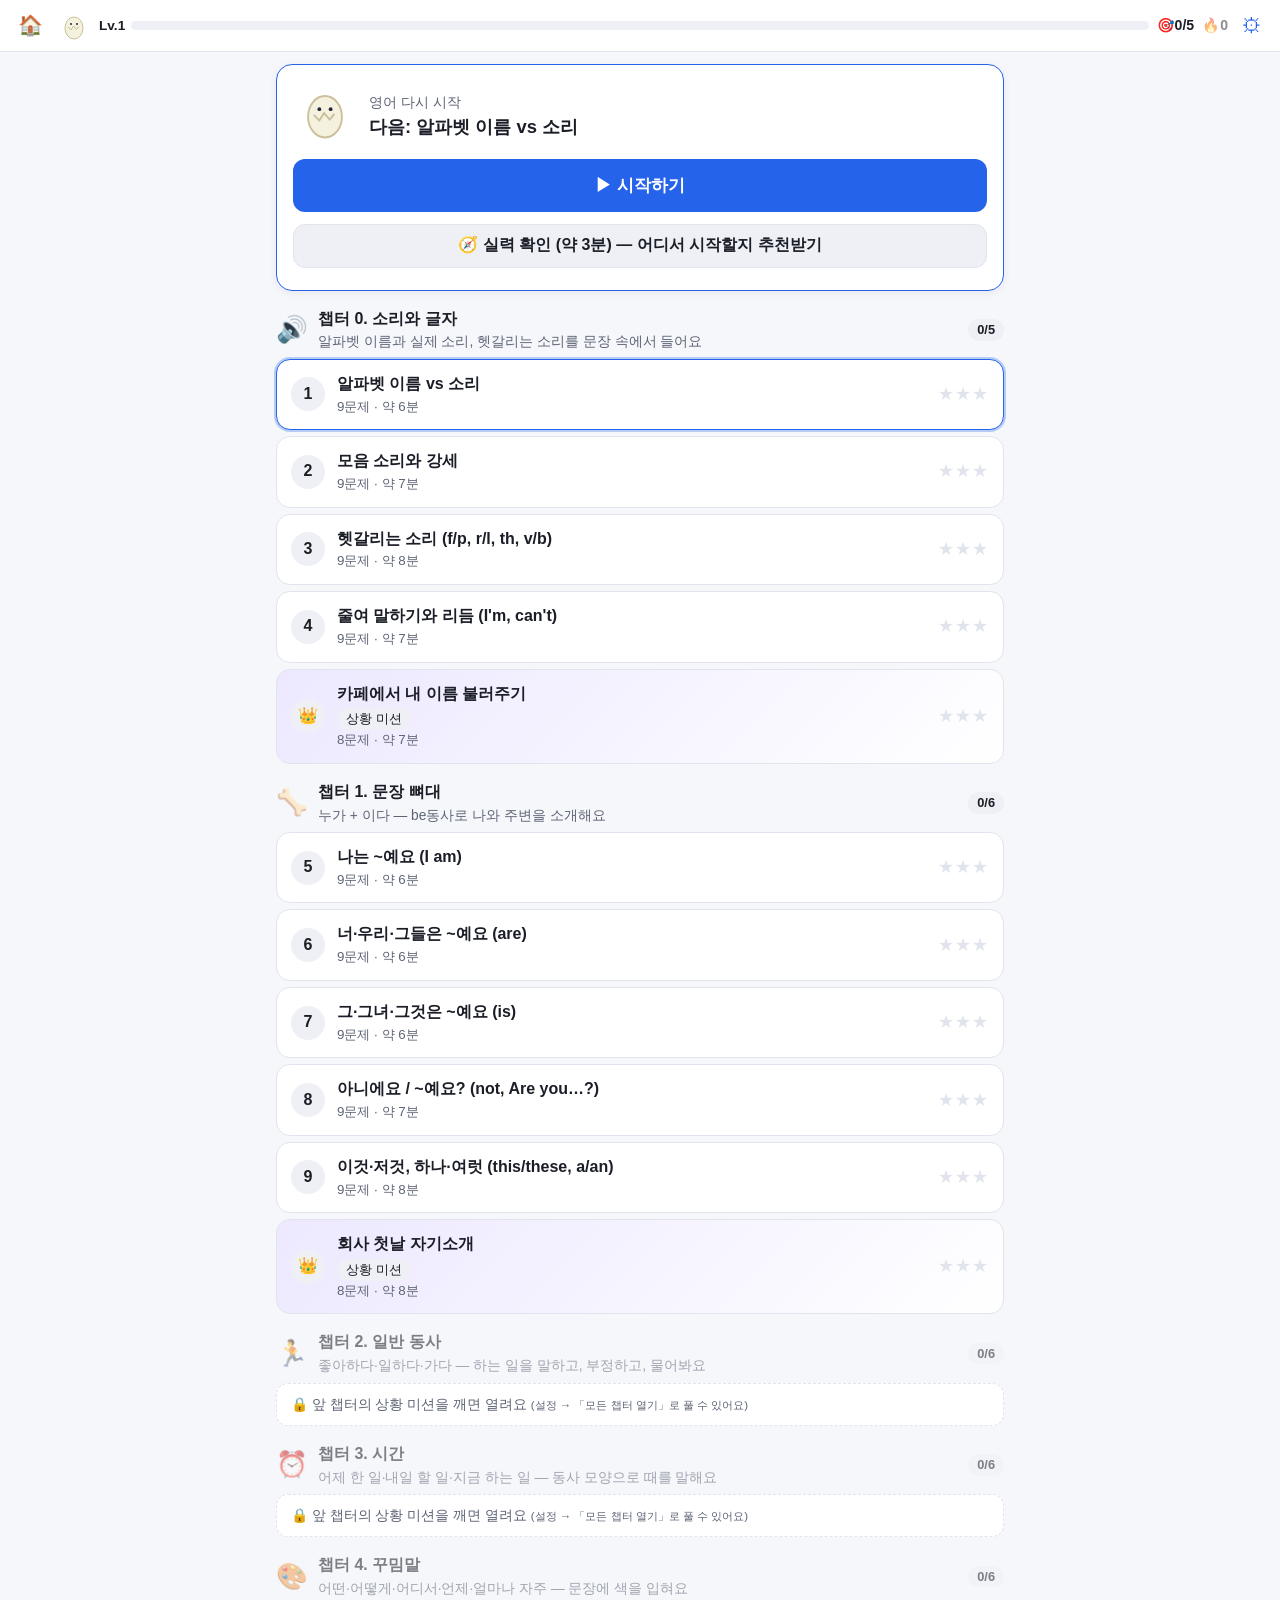
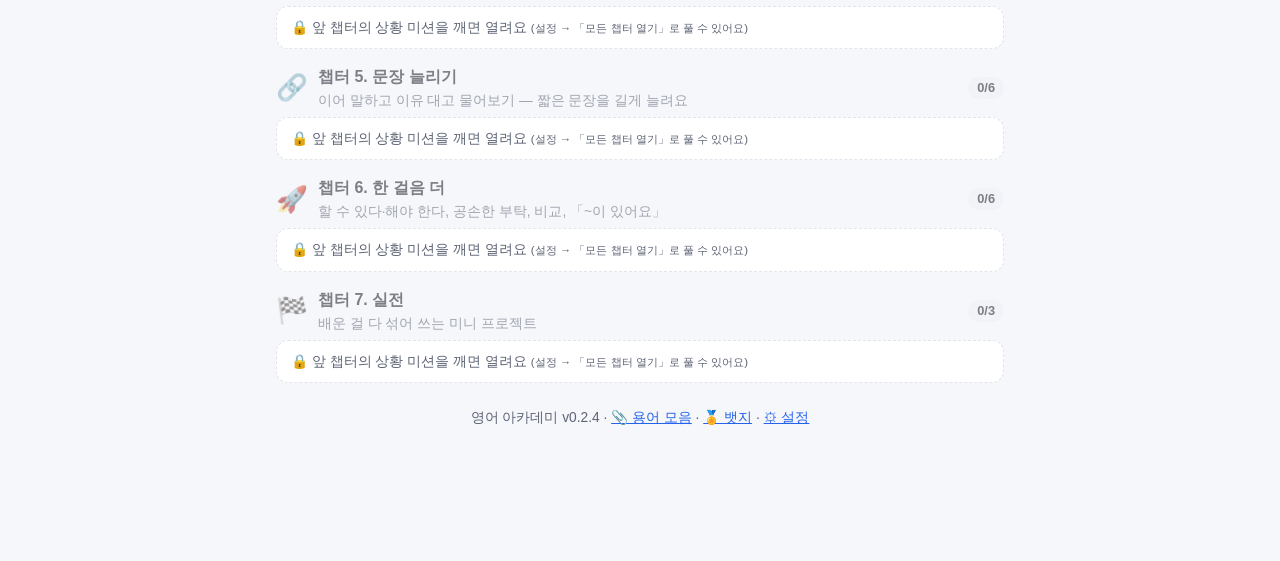
==== courses/basic/index.html @ 862b4700 "wip: v0.3.0 작업 중 (새 코스 5개·덱 8개·기능·채점기 보강·QA 진행 중) — 배포 전 백업 Co-Authored-By: Claude Opus 5.5 <noreply" ====
<!DOCTYPE html>
<html lang="ko">
<head>
<meta charset="UTF-8">
<meta name="viewport" content="width=device-width, initial-scale=1, viewport-fit=cover">
<meta name="theme-color" content="#14161c">
<title>영어 다시 시작 — 영어 아카데미</title>
<link rel="stylesheet" href="../../core/ui.css?v=0.2.4">
<link rel="manifest" href="../../manifest.webmanifest">
<link rel="apple-touch-icon" href="../../assets/icon.svg">
<link rel="icon" href="data:image/svg+xml,<svg xmlns=%22http://www.w3.org/2000/svg%22 viewBox=%220 0 100 100%22><text y=%22.9em%22 font-size=%2290%22>🦉</text></svg>">
</head>
<body>
<div id="topbar"></div>
<div id="view"></div>
<div id="toasts"></div>
<canvas id="confetti"></canvas>
<!-- 로드 순서를 바꾸지 말 것 (HANDOFF 2절) -->
<script src="../../core/config.js?v=0.2.4"></script>
<script src="../../core/util.js?v=0.2.4"></script>
<script src="../../shared/contractions.js?v=0.2.4"></script>
<script src="../../shared/mistakes.js?v=0.2.4"></script>
<script src="../../shared/badges.js?v=0.2.4"></script>
<script src="../../core/grader.js?v=0.2.4"></script>
<script src="../../core/content.js?v=0.2.4"></script>
<script src="../../core/storage.js?v=0.2.4"></script>
<script src="../../core/anki.js?v=0.2.4"></script>
<script src="../../core/game.js?v=0.2.4"></script>
<script src="../../core/fx.js?v=0.2.4"></script>
<script src="../../core/speech.js?v=0.2.4"></script>
<script src="../../core/ui.js?v=0.2.4"></script>
<script src="../../core/sync.js?v=0.2.4"></script>
<script src="../../core/cards.js?v=0.2.4"></script>
<script src="../../core/views.js?v=0.2.4"></script>
<script src="../../core/deck.js?v=0.2.4"></script>
<script src="content.js?v=0.2.4"></script>
<!--PARTS-->
<script src="parts/c0.js?v=0.2.4"></script>
<script src="parts/c1.js?v=0.2.4"></script>
<script src="parts/c2.js?v=0.2.4"></script>
<script src="parts/c3.js?v=0.2.4"></script>
<script src="parts/c4.js?v=0.2.4"></script>
<script src="parts/c5.js?v=0.2.4"></script>
<script src="parts/c6.js?v=0.2.4"></script>
<script src="parts/c7.js?v=0.2.4"></script>
<!--/PARTS-->
<script src="../../core/boot.js?v=0.2.4"></script>
</body>
</html>
---- core/ui.css ----
/* core/ui.css — 영어 아카데미 공통 스타일. 색은 토큰으로, 다크/라이트 둘 다. 폰 390px 기준 */
:root{--bg:#f6f7fb;--surface:#fff;--surface2:#eef0f6;--text:#1b1e27;--muted:#5d6475;--border:#e1e4ec;--primary:#2563eb;--good:#16a34a;--bad:#dc2626;--warn:#d97706;--accent:#7c5cff;
  --rS:#2563eb;--rV:#dc2626;--rO:#16a34a;--rC:#16a34a;--rM:#6b7280;--rJ:#b7791f;--rQ:#9333ea;--again:#dc2626;--hard:#d97706;--easy:#0ea5e9;--shadow:0 2px 10px rgba(20,25,40,.06)}
[data-theme=dark]{--bg:#14161c;--surface:#1d2029;--surface2:#272b36;--text:#eef0f5;--muted:#9aa1b2;--border:#2f3441;--primary:#5b9bff;--good:#34d27a;--bad:#ff6b6b;--warn:#f5a623;--accent:#9d86ff;
  --rS:#6aa8ff;--rV:#ff7a7a;--rO:#4ade80;--rC:#4ade80;--rM:#a3abbd;--rJ:#f5c451;--rQ:#c084fc;--again:#ff6b6b;--hard:#f5a623;--easy:#38bdf8;--shadow:none}
[data-font="2"]{font-size:18px}[data-font="3"]{font-size:20px}
*{box-sizing:border-box}html{-webkit-text-size-adjust:100%}
body{margin:0;background:var(--bg);color:var(--text);font-family:-apple-system,"Segoe UI","Malgun Gothic","Apple SD Gothic Neo",sans-serif;line-height:1.55;font-size:16px}
a{color:var(--primary)}h2{margin:.4em 0 .5em;font-size:1.35em}h3{margin:.2em 0 .5em;font-size:1.12em}
.muted{color:var(--muted)}.small{font-size:.86em}.center{text-align:center}.grow{flex:1;min-width:0}
code{background:var(--surface2);padding:1px 6px;border-radius:6px;font-size:.92em}
.page{max-width:760px;margin:0 auto;padding:12px 16px 120px}
.card{background:var(--surface);border:1px solid var(--border);border-radius:16px;padding:16px;margin:0 0 12px;box-shadow:var(--shadow)}
.card-h{font-weight:800;margin-bottom:8px;display:flex;gap:8px;align-items:center;justify-content:space-between}
.chip{display:inline-flex;align-items:center;gap:3px;padding:1px 9px;border-radius:999px;background:var(--surface2);font-size:.8em;font-weight:600;white-space:nowrap}
.btn{min-height:44px;padding:8px 16px;border-radius:12px;border:1px solid var(--border);background:var(--surface2);color:var(--text);font-weight:700;font-size:1em;display:inline-flex;align-items:center;justify-content:center;gap:6px;cursor:pointer;text-decoration:none;font-family:inherit}
.btn:active{transform:scale(.97)}.btn:disabled{opacity:.45;cursor:not-allowed}
.btn.primary{background:var(--primary);border-color:transparent;color:#fff}.btn.big{font-size:1.08em;padding:12px 22px;min-height:52px}.btn.wide{width:100%;margin:6px 0}
.btn.sm{min-height:38px;padding:5px 12px;font-size:.92em}.btn.xs{min-height:32px;padding:3px 10px;font-size:.85em}.btn.danger-out{color:var(--bad);border-color:var(--bad);background:transparent}
.btn small{font-weight:500;opacity:.85}
.pulse{animation:pulse 1.4s infinite}@keyframes pulse{0%,100%{box-shadow:0 0 0 0 rgba(91,155,255,.5)}50%{box-shadow:0 0 0 8px rgba(91,155,255,0)}}
.shake{animation:shake .4s}@keyframes shake{20%,60%{transform:translateX(-6px)}40%,80%{transform:translateX(6px)}}
.row-btns{display:flex;flex-wrap:wrap;gap:8px;justify-content:center;margin-top:10px}

/* 상단바 */
#topbar{position:sticky;top:0;z-index:20;display:flex;align-items:center;gap:8px;padding:8px 12px;background:var(--surface);border-bottom:1px solid var(--border)}
.tb-btn{text-decoration:none;font-size:1.25em;padding:2px 6px}.tb-mascot{display:flex}.tb-xp{flex:1;display:flex;align-items:center;gap:6px;min-width:0}
.tb-lv{font-weight:800;font-size:.85em;white-space:nowrap}.xpbar{flex:1;height:9px;background:var(--surface2);border-radius:9px;overflow:hidden;min-width:40px}.xpfill{height:100%;background:linear-gradient(90deg,var(--primary),var(--accent))}
.tb-goal,.tb-streak{font-size:.88em;font-weight:700;white-space:nowrap}.tb-streak{opacity:.5}.tb-streak.on{opacity:1}

/* 토스트·모달 */
#toasts{position:fixed;left:50%;top:62px;transform:translateX(-50%);z-index:60;display:flex;flex-direction:column;gap:6px;align-items:center;pointer-events:none;width:min(92vw,420px)}
.toast{background:#222a;color:#fff;background:rgba(25,28,38,.94);padding:9px 16px;border-radius:12px;font-size:.95em;transition:opacity .4s,transform .4s;text-align:center}.toast.out{opacity:0;transform:translateY(-10px)}
#modal{position:fixed;inset:0;z-index:50;display:flex;align-items:center;justify-content:center;padding:16px}.modal-bg{position:absolute;inset:0;background:rgba(0,0,0,.45)}
.modal-box{position:relative;background:var(--surface);border-radius:18px;padding:22px 18px;width:min(440px,100%);max-height:88vh;overflow:auto}.modal-box.wide{width:min(680px,100%)}
.modal-x{position:absolute;right:10px;top:8px;border:0;background:none;color:var(--muted);font-size:1.2em;cursor:pointer}
#confetti{position:fixed;inset:0;pointer-events:none;z-index:70}.big-mascot{display:flex;justify-content:center}

/* 문장·성분 색 */
.sent{display:inline-flex;flex-wrap:wrap;gap:4px 6px;align-items:baseline}.chunk{font-weight:700}
.chunk.r-S{color:var(--rS)}.chunk.r-V{color:var(--rV)}.chunk.r-O,.chunk.r-C{color:var(--rO)}.chunk.r-M{color:var(--rM)}.chunk.r-J{color:var(--rJ)}.chunk.r-Q{color:var(--rQ)}
.legend{display:flex;flex-wrap:wrap;gap:4px 10px;align-items:center;margin-top:8px;font-size:.85em}
.say{border:0;background:var(--surface2);border-radius:999px;min-width:36px;height:36px;padding:0 10px;cursor:pointer;font-size:1em;vertical-align:middle;margin-left:4px;color:var(--text);font-family:inherit;font-weight:700}
.say.mini{min-width:28px;height:28px;font-size:.85em;padding:0 6px}.say.big{height:56px;padding:0 22px;font-size:1.15em;background:var(--primary);color:#fff}.say.slow{min-width:36px}
.say.speaking{animation:pulse 1s infinite}

/* 허브 */
.hub-hero img{width:100%;max-width:960px;display:block;margin:0 auto 12px;border-radius:16px}
.hub-stats{display:flex;flex-wrap:wrap;gap:6px 16px;font-size:.95em;margin-top:6px}.hub-stats a{text-decoration:none}
.hub-h{margin:18px 0 8px}.hub-courses{display:grid;grid-template-columns:repeat(auto-fill,minmax(260px,1fr));gap:12px}
.hc{display:block;color:var(--text);text-decoration:none;margin:0}.hc.ready:hover{border-color:var(--hc)}.hc.soon{opacity:.7}
.hc-head{display:flex;align-items:center;gap:8px;font-weight:800;font-size:1.08em}.hc-icon{font-size:1.4em}.hc-icon img{width:40px;height:40px}.hc-name{flex:1}.hc-desc{margin:4px 0 10px;min-height:2.6em}
.hc-body{display:flex;align-items:center;gap:12px}.hc-sub{font-size:.92em}.hc-soon{font-weight:700;color:var(--muted)}.deck-big{font-size:2.4em;width:64px;text-align:center}
.hc-row{display:flex;gap:12px;align-items:center}.hub-foot,.foot{margin:24px 0 12px}
.welcome{border-color:var(--accent)}.welcome h2{font-size:1.15em;margin:0 0 4px}.welcome p{margin:0}

/* 코스 지도 */
.hero-card{border-color:var(--primary)}.hero-title{font-weight:800;font-size:1.15em}
.chap{margin:16px 0}.chap-h{display:flex;align-items:center;gap:10px;margin-bottom:6px}.chap-icon{font-size:1.6em}.chap-icon img{width:36px;height:36px}.chap-t{font-weight:800}
.chap.locked .chap-h{opacity:.55}.lockmsg{padding:10px 14px;background:var(--surface);border:1px dashed var(--border);border-radius:12px}
.lrows{display:flex;flex-direction:column;gap:6px}
.lrow{display:flex;align-items:center;gap:12px;padding:12px 14px;background:var(--surface);border:1px solid var(--border);border-radius:14px;color:var(--text);text-decoration:none}
.lrow.cur{border-color:var(--primary);box-shadow:0 0 0 2px color-mix(in srgb,var(--primary) 30%,transparent)}.lrow.done .lnum{background:var(--good);color:#fff}
.lrow.boss{background:linear-gradient(135deg,color-mix(in srgb,var(--accent) 14%,var(--surface)),var(--surface))}
.lnum{width:34px;height:34px;border-radius:50%;background:var(--surface2);display:flex;align-items:center;justify-content:center;font-weight:800;flex:none}.lboss img{width:34px;height:34px}
.ltitle{flex:1;display:flex;flex-direction:column;font-weight:700;min-width:0}.ltitle small{font-weight:400}
.stars{color:#f5b301;letter-spacing:1px;white-space:nowrap}.stars .off{color:var(--border)}.big-stars{font-size:2em}

/* 레슨 */
.crumb{margin:4px 0 6px;font-size:.92em}.crumb a{text-decoration:none}
.terms{display:flex;flex-wrap:wrap;gap:6px;margin-bottom:8px}.term{background:var(--surface2);border-radius:999px;padding:2px 10px;font-size:.85em;cursor:pointer}
.dots{display:flex;gap:6px;justify-content:center;margin:8px 0}.dot{width:10px;height:10px;border-radius:50%;background:var(--border)}.dot.on{background:var(--primary);width:22px;border-radius:6px}
.lcard{font-size:1.02em}.lhtml p{margin:.5em 0}.lhtml table{border-collapse:collapse;margin:8px 0;width:100%;font-size:.95em}.lhtml td,.lhtml th{border:1px solid var(--border);padding:5px 8px;text-align:left}
.lhtml b{color:var(--primary)}
.examples{display:flex;flex-direction:column;gap:8px;margin-top:12px}.ex{padding:10px 12px;background:var(--surface2);border-radius:12px}.ex-en{font-size:1.12em}.ex-ko{font-size:.92em;margin-top:2px}.ex-note{margin-top:4px}
.tip{margin-top:12px;padding:10px 12px;border-left:4px solid var(--warn);background:color-mix(in srgb,var(--warn) 10%,transparent);border-radius:8px}
.summary li{margin:.3em 0}.pager{display:flex;justify-content:space-between;gap:8px}

/* 문제 */
.play-top{display:flex;align-items:center;gap:10px;margin:4px 0 10px}.pbar{flex:1;height:10px;background:var(--surface2);border-radius:10px;overflow:hidden}.pbar div{height:100%;background:var(--good);transition:width .4s}
.boss-hp{display:flex;align-items:center;gap:8px;margin-bottom:10px}.boss-img img{width:44px;height:44px}.hp{flex:1;height:14px;background:var(--surface2);border-radius:8px;overflow:hidden}.hp div{height:100%;background:linear-gradient(90deg,#ef4444,#f97316)}
.prob.is-boss{border-color:var(--accent)}.phead{display:flex;gap:6px;margin-bottom:6px;flex-wrap:wrap}.ptype{background:color-mix(in srgb,var(--primary) 15%,transparent);color:var(--primary)}
.prompt{margin-bottom:8px}.ko{margin:6px 0 10px;padding:8px 12px;background:var(--surface2);border-radius:10px}
.widget{margin:10px 0}.widget.locked{pointer-events:none}
.q-sent{font-size:1.15em;margin:6px 0 12px}.wrong-sent .sent{text-decoration:wavy underline var(--bad)}
.listen-big{display:flex;justify-content:center;gap:10px;margin:10px 0 16px}
.opts{display:grid;gap:8px}.opt{display:flex;align-items:center;justify-content:space-between;gap:8px;text-align:left;padding:12px 14px;border:2px solid var(--border);border-radius:12px;background:var(--surface);color:var(--text);font-size:1.02em;cursor:pointer;min-height:52px;font-family:inherit}
.opt.sel{border-color:var(--primary)}.opt.good{border-color:var(--good);background:color-mix(in srgb,var(--good) 12%,transparent)}.opt.bad{border-color:var(--bad);background:color-mix(in srgb,var(--bad) 10%,transparent)}
.match{display:grid;grid-template-columns:1fr 1fr;gap:10px}.mcol{display:flex;flex-direction:column;gap:8px}
.mitem{padding:10px;border:2px solid var(--border);border-radius:12px;background:var(--surface);color:var(--text);min-height:50px;font-size:.98em;cursor:pointer;font-family:inherit}.mitem.en{font-weight:700}
.mitem.sel{border-color:var(--primary)}.mitem.done{border-color:var(--good);opacity:.45}
.line{min-height:62px;display:flex;flex-wrap:wrap;gap:8px;align-items:center;padding:10px;border:2px dashed var(--border);border-radius:14px;margin-bottom:12px}
.pool{display:flex;flex-wrap:wrap;gap:8px;justify-content:center}
.card-w{padding:10px 14px;border-radius:12px;border:2px solid var(--border);background:var(--surface);color:var(--text);font-weight:700;font-size:1.05em;cursor:pointer;min-height:46px;font-family:inherit;box-shadow:0 2px 0 var(--border)}
.card-w.ghost{opacity:.25;cursor:default;box-shadow:none}
.card-w.r-S{border-color:var(--rS);color:var(--rS)}.card-w.r-V{border-color:var(--rV);color:var(--rV)}.card-w.r-O,.card-w.r-C{border-color:var(--rO);color:var(--rO)}.card-w.r-M{border-color:var(--rM);color:var(--rM)}.card-w.r-J{border-color:var(--rJ);color:var(--rJ)}.card-w.r-Q{border-color:var(--rQ);color:var(--rQ)}
.slot{padding:8px 12px;border-radius:12px;border:2px dashed var(--border);color:var(--muted);font-size:.85em;min-width:64px;text-align:center;min-height:46px;display:inline-flex;align-items:center;justify-content:center}
.slot.r-S{border-color:var(--rS)}.slot.r-V{border-color:var(--rV)}.slot.r-O,.slot.r-C{border-color:var(--rO)}.slot.r-M{border-color:var(--rM)}.slot.r-J{border-color:var(--rJ)}.slot.r-Q{border-color:var(--rQ)}
.board-tools{text-align:right;margin-top:8px}
.fill-sent{font-size:1.15em;line-height:2.4}.blank{font-size:1em;padding:6px 8px;border:2px solid var(--border);border-radius:10px;background:var(--surface);color:var(--text);font-family:inherit;margin:0 3px}
.blank.good{border-color:var(--good)}.blank.bad{border-color:var(--bad)}
.sent-in,.search{width:100%;font-size:1.08em;padding:12px;border:2px solid var(--border);border-radius:12px;background:var(--surface);color:var(--text);font-family:inherit;resize:vertical}
.sent-in:focus,.search:focus,.blank:focus{outline:none;border-color:var(--primary)}
.mic-row{text-align:center;margin:12px 0}.mic.rec{background:var(--bad)}.heard{margin-top:8px}
.meter{height:10px;background:var(--surface2);border-radius:8px;overflow:hidden;margin:6px 0 2px}.meter div{height:100%;background:var(--good)}
.rec-play{display:flex;gap:8px;align-items:center;flex-wrap:wrap}.rec-play audio{max-width:100%}.self{margin-top:8px;display:flex;gap:8px;flex-wrap:wrap}
.warn{color:var(--warn);font-weight:600}
.feedback .fb{margin-top:10px;padding:12px 14px;border-radius:12px}.fb.good{background:color-mix(in srgb,var(--good) 12%,transparent);border:1px solid color-mix(in srgb,var(--good) 40%,transparent)}
.fb.bad{background:color-mix(in srgb,var(--bad) 9%,transparent);border:1px solid color-mix(in srgb,var(--bad) 35%,transparent)}.fb-h{font-weight:800;margin-bottom:4px}.fb-best{font-size:1.1em;margin:4px 0}
.diffline{font-size:1.08em;margin:4px 0}.w-ok{color:var(--good);font-weight:700}.w-bad{color:var(--bad);text-decoration:line-through;font-weight:700}.w-miss{color:var(--bad);font-weight:700;border-bottom:2px dotted var(--bad)}
.why{margin-top:6px;font-size:.95em}.hint{margin-top:6px;padding:8px 12px;background:color-mix(in srgb,var(--warn) 12%,transparent);border-radius:10px;font-size:.95em}
.actions{position:fixed;left:0;right:0;bottom:0;z-index:15;display:flex;gap:8px;justify-content:center;align-items:center;flex-wrap:wrap;padding:10px 16px calc(10px + env(safe-area-inset-bottom));background:var(--surface);border-top:1px solid var(--border)}
.actions .btn.big{flex:1;max-width:300px}
.done-card h2{font-size:1.5em}

/* 문장 덱 (Anki) */
.anki-counts{font-weight:800;font-size:1.3em;display:flex;gap:12px}.anki-counts.sm{font-size:1em}.cn-n{color:var(--primary)}.cn-l{color:var(--bad)}.cn-r{color:var(--good)}
.anki-counts .u{text-decoration:underline}.chip.cn-n,.chip.cn-l,.chip.cn-r{background:var(--surface2)}
.deck-row{display:flex;gap:10px;align-items:center;padding:10px 0;border-top:1px solid var(--border);cursor:pointer}.deck-row:first-of-type{border-top:0}.deck-row input{width:22px;height:22px}
.statgrid{display:grid;grid-template-columns:repeat(4,1fr);gap:6px;text-align:center}.statgrid div{background:var(--surface2);border-radius:10px;padding:8px 4px;display:flex;flex-direction:column}.statgrid b{font-size:1.2em}
.fc{display:flex;gap:6px;align-items:flex-end;height:110px;margin-top:6px}.fc-col{flex:1;display:flex;flex-direction:column;align-items:center;justify-content:flex-end;font-size:.8em}.fc-bar{width:70%;background:var(--good);border-radius:4px 4px 0 0;min-height:2px}
.scard{min-height:260px;text-align:center;font-size:1.05em}.sc-kind{color:var(--muted);font-size:.9em;margin-bottom:10px}.sc-ko{font-size:1.35em;font-weight:800;margin:14px 0}
.sc-en{font-size:1.35em}.sc-ko2{margin:6px 0;color:var(--muted)}.sc-back{display:flex;flex-direction:column;gap:6px;align-items:center}.scard hr{border:0;border-top:1px solid var(--border);margin:16px 0}
.peek{margin-top:10px;font-size:1.2em}
.grades{display:grid;grid-template-columns:repeat(4,1fr);gap:6px;width:100%;max-width:520px}.grade{flex-direction:column;gap:0;min-height:58px;padding:4px}.grade small{font-size:.75em}
.grade.again{color:var(--again)}.grade.hard{color:var(--hard)}.grade.good{color:var(--good)}.grade.easy{color:var(--easy)}
.brows{display:flex;flex-direction:column}.brow{display:flex;gap:10px;align-items:center;padding:10px 0;border-bottom:1px solid var(--border)}.bst{display:flex;gap:4px;align-items:center;flex:none}
.search{margin:6px 0 10px}

/* 뱃지·설정 */
.badges{display:grid;grid-template-columns:repeat(auto-fill,minmax(150px,1fr));gap:10px}.badge{background:var(--surface);border:1px solid var(--border);border-radius:14px;padding:12px;display:flex;flex-direction:column;align-items:center;text-align:center;gap:2px}
.badge.no{opacity:.4;filter:grayscale(1)}.b-icon{font-size:2em}.b-icon img{width:56px;height:56px}
.set-row{display:flex;align-items:center;justify-content:space-between;gap:10px;flex-wrap:wrap;padding:8px 0;border-top:1px solid var(--border)}.set-row:first-of-type{border-top:0}
.set-row select{max-width:100%;padding:8px;border-radius:10px;border:1px solid var(--border);background:var(--surface);color:var(--text);font-size:.92em}
.seg{display:inline-flex;border:1px solid var(--border);border-radius:10px;overflow:hidden;flex-wrap:wrap}.seg button{border:0;background:var(--surface);color:var(--text);padding:8px 12px;cursor:pointer;font-family:inherit;font-size:.9em}.seg button.on{background:var(--primary);color:#fff;font-weight:700}
.tog{display:flex;gap:8px;align-items:center;padding:8px 0;border-top:1px solid var(--border)}.tog input{width:20px;height:20px}
.aimg-wrap{display:inline-flex}img.aimg{display:block}
@media (max-width:420px){.page{padding:10px 12px 120px}.statgrid{grid-template-columns:repeat(2,1fr)}.btn.big{padding:12px 14px}.tb-goal{display:none}}

.pl-res{display:flex;flex-direction:column;gap:6px;margin:10px 0;text-align:left}.pl-row{display:flex;justify-content:space-between;gap:8px;padding:8px 12px;border-radius:10px;background:var(--surface2)}.pl-row.rec{outline:2px solid var(--primary)}.pl-row b{color:var(--good);letter-spacing:2px}
.ltitle .chip{align-self:flex-start;margin-top:2px}
.say.slow.speaking::after{content:attr(data-part);font-size:.7em;margin-left:4px}

/* v0.3.0 낱말 누르기·학습 달력·오늘의 문장·타임어택 */
.w{cursor:pointer;border-radius:4px;transition:background .2s}.w:hover{background:color-mix(in srgb,var(--primary) 12%,transparent)}.w.tap{background:color-mix(in srgb,var(--primary) 30%,transparent)}
.heat{display:flex;gap:3px;overflow-x:auto;padding:4px 0}.hm-col{display:flex;flex-direction:column;gap:3px}.hm{display:inline-block;width:13px;height:13px;border-radius:3px;background:var(--surface2)}
.hm.l1{background:color-mix(in srgb,var(--good) 35%,var(--surface2))}.hm.l2{background:color-mix(in srgb,var(--good) 60%,var(--surface2))}.hm.l3{background:color-mix(in srgb,var(--good) 80%,var(--surface2))}.hm.l4{background:var(--good)}.hm.lf{opacity:0}
.hm-legend{display:flex;gap:3px;align-items:center;justify-content:flex-end;margin-top:4px}
.daily .d-en{font-size:1.2em;margin:6px 0}.daily .d-ko{margin-bottom:6px}
.attack-top{display:flex;align-items:center;gap:10px;margin-bottom:10px}.attack-time{font-weight:800;font-size:1.3em;min-width:52px}.attack-bar{flex:1;height:10px;background:var(--surface2);border-radius:8px;overflow:hidden}.attack-bar div{height:100%;background:var(--warn);transition:width 1s linear}
.attack-score{font-weight:800;font-size:1.3em}.attack-q{text-align:center;font-size:1.2em;min-height:80px;display:flex;flex-direction:column;align-items:center;justify-content:center;gap:8px}
.big-score{font-size:3em;font-weight:900;color:var(--primary)}
.terms-list{display:flex;flex-direction:column}.term-row{padding:10px 0;border-bottom:1px solid var(--border)}.term-row b{color:var(--primary)}
.undo-row{display:flex;justify-content:center;margin-top:-4px;margin-bottom:8px}
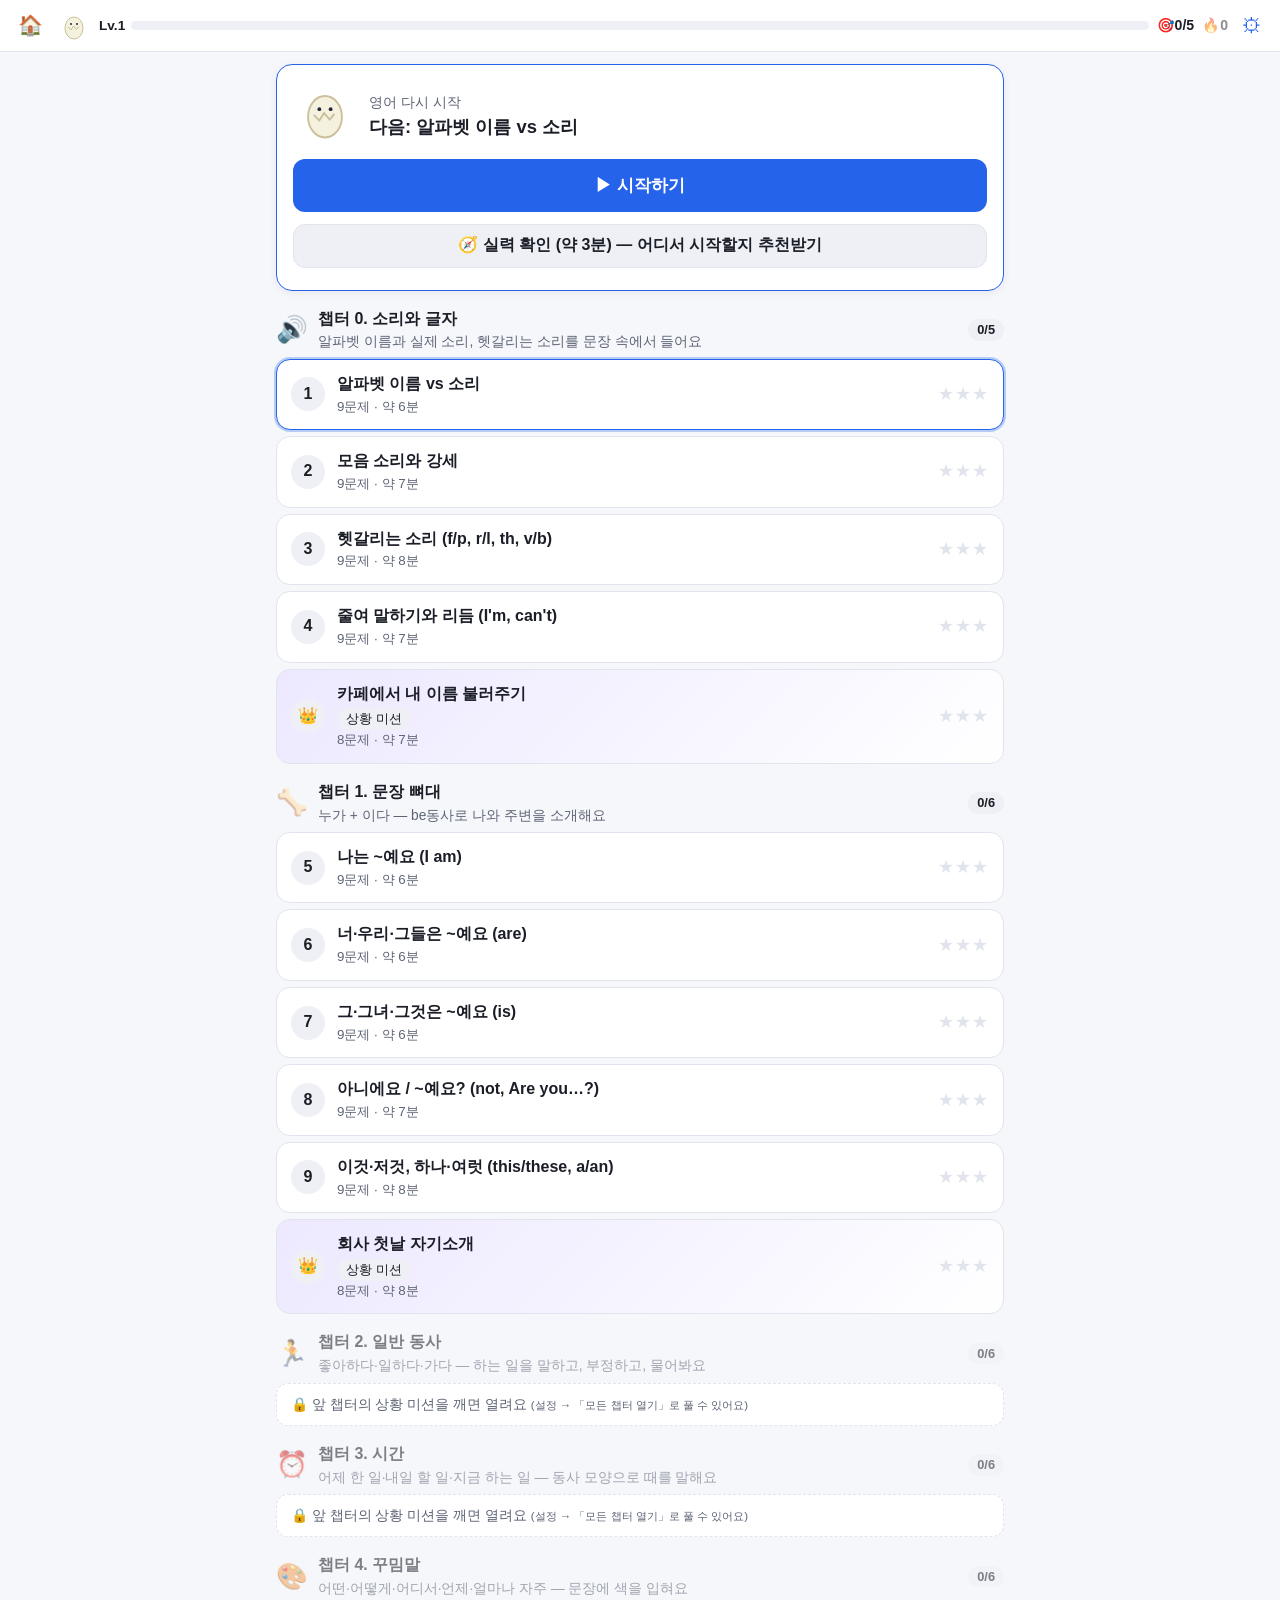
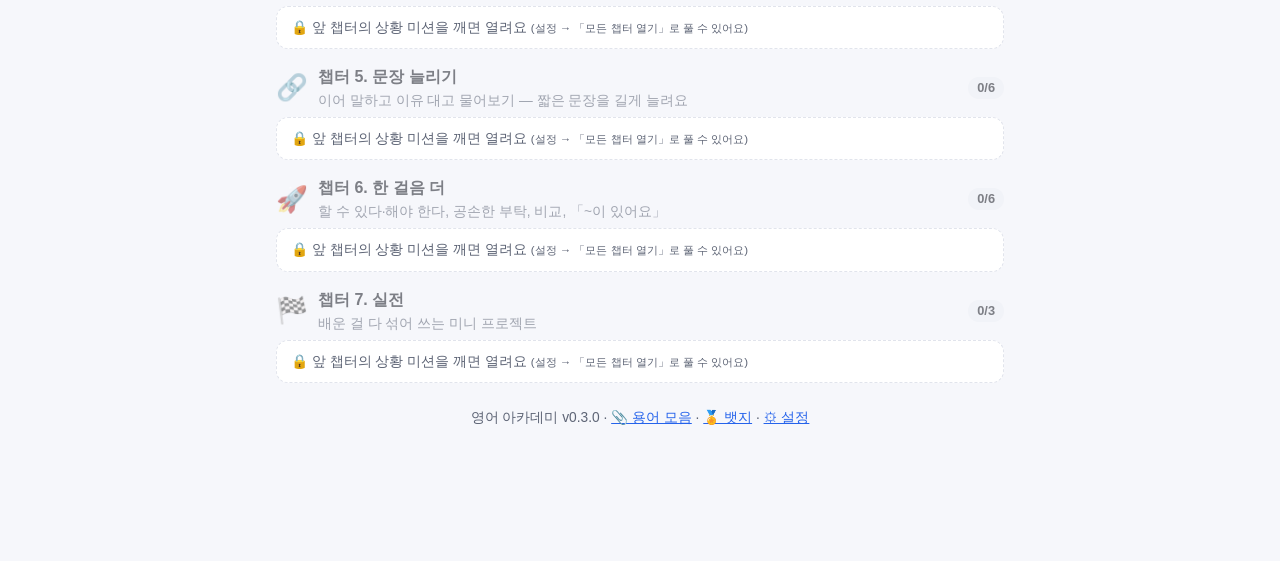
==== commit 16edb2b0: "wip: v0.3.0 최종 검사 대기 (배포 전 백업) Co-Authored-By: Claude Opus 5.5 <noreply@anthropic.com> Claude-Sessio" ====
--- a/courses/basic/index.html
+++ b/courses/basic/index.html
@@ -5,7 +5,7 @@
 <meta name="viewport" content="width=device-width, initial-scale=1, viewport-fit=cover">
 <meta name="theme-color" content="#14161c">
 <title>영어 다시 시작 — 영어 아카데미</title>
-<link rel="stylesheet" href="../../core/ui.css?v=0.2.4">
+<link rel="stylesheet" href="../../core/ui.css?v=0.3.0">
 <link rel="manifest" href="../../manifest.webmanifest">
 <link rel="apple-touch-icon" href="../../assets/icon.svg">
 <link rel="icon" href="data:image/svg+xml,<svg xmlns=%22http://www.w3.org/2000/svg%22 viewBox=%220 0 100 100%22><text y=%22.9em%22 font-size=%2290%22>🦉</text></svg>">
@@ -16,34 +16,34 @@
 <div id="toasts"></div>
 <canvas id="confetti"></canvas>
 <!-- 로드 순서를 바꾸지 말 것 (HANDOFF 2절) -->
-<script src="../../core/config.js?v=0.2.4"></script>
-<script src="../../core/util.js?v=0.2.4"></script>
-<script src="../../shared/contractions.js?v=0.2.4"></script>
-<script src="../../shared/mistakes.js?v=0.2.4"></script>
-<script src="../../shared/badges.js?v=0.2.4"></script>
-<script src="../../core/grader.js?v=0.2.4"></script>
-<script src="../../core/content.js?v=0.2.4"></script>
-<script src="../../core/storage.js?v=0.2.4"></script>
-<script src="../../core/anki.js?v=0.2.4"></script>
-<script src="../../core/game.js?v=0.2.4"></script>
-<script src="../../core/fx.js?v=0.2.4"></script>
-<script src="../../core/speech.js?v=0.2.4"></script>
-<script src="../../core/ui.js?v=0.2.4"></script>
-<script src="../../core/sync.js?v=0.2.4"></script>
-<script src="../../core/cards.js?v=0.2.4"></script>
-<script src="../../core/views.js?v=0.2.4"></script>
-<script src="../../core/deck.js?v=0.2.4"></script>
-<script src="content.js?v=0.2.4"></script>
+<script src="../../core/config.js?v=0.3.0"></script>
+<script src="../../core/util.js?v=0.3.0"></script>
+<script src="../../shared/contractions.js?v=0.3.0"></script>
+<script src="../../shared/mistakes.js?v=0.3.0"></script>
+<script src="../../shared/badges.js?v=0.3.0"></script>
+<script src="../../core/grader.js?v=0.3.0"></script>
+<script src="../../core/content.js?v=0.3.0"></script>
+<script src="../../core/storage.js?v=0.3.0"></script>
+<script src="../../core/anki.js?v=0.3.0"></script>
+<script src="../../core/game.js?v=0.3.0"></script>
+<script src="../../core/fx.js?v=0.3.0"></script>
+<script src="../../core/speech.js?v=0.3.0"></script>
+<script src="../../core/ui.js?v=0.3.0"></script>
+<script src="../../core/sync.js?v=0.3.0"></script>
+<script src="../../core/cards.js?v=0.3.0"></script>
+<script src="../../core/views.js?v=0.3.0"></script>
+<script src="../../core/deck.js?v=0.3.0"></script>
+<script src="content.js?v=0.3.0"></script>
 <!--PARTS-->
-<script src="parts/c0.js?v=0.2.4"></script>
-<script src="parts/c1.js?v=0.2.4"></script>
-<script src="parts/c2.js?v=0.2.4"></script>
-<script src="parts/c3.js?v=0.2.4"></script>
-<script src="parts/c4.js?v=0.2.4"></script>
-<script src="parts/c5.js?v=0.2.4"></script>
-<script src="parts/c6.js?v=0.2.4"></script>
-<script src="parts/c7.js?v=0.2.4"></script>
+<script src="parts/c0.js?v=0.3.0"></script>
+<script src="parts/c1.js?v=0.3.0"></script>
+<script src="parts/c2.js?v=0.3.0"></script>
+<script src="parts/c3.js?v=0.3.0"></script>
+<script src="parts/c4.js?v=0.3.0"></script>
+<script src="parts/c5.js?v=0.3.0"></script>
+<script src="parts/c6.js?v=0.3.0"></script>
+<script src="parts/c7.js?v=0.3.0"></script>
 <!--/PARTS-->
-<script src="../../core/boot.js?v=0.2.4"></script>
+<script src="../../core/boot.js?v=0.3.0"></script>
 </body>
 </html>
--- a/core/ui.css
+++ b/core/ui.css
@@ -152,3 +152,4 @@
 .big-score{font-size:3em;font-weight:900;color:var(--primary)}
 .terms-list{display:flex;flex-direction:column}.term-row{padding:10px 0;border-bottom:1px solid var(--border)}.term-row b{color:var(--primary)}
 .undo-row{display:flex;justify-content:center;margin-top:-4px;margin-bottom:8px}
+.free-need{display:flex;flex-wrap:wrap;gap:6px;align-items:center;margin-bottom:8px}.free-need .chip{white-space:normal;text-align:left}
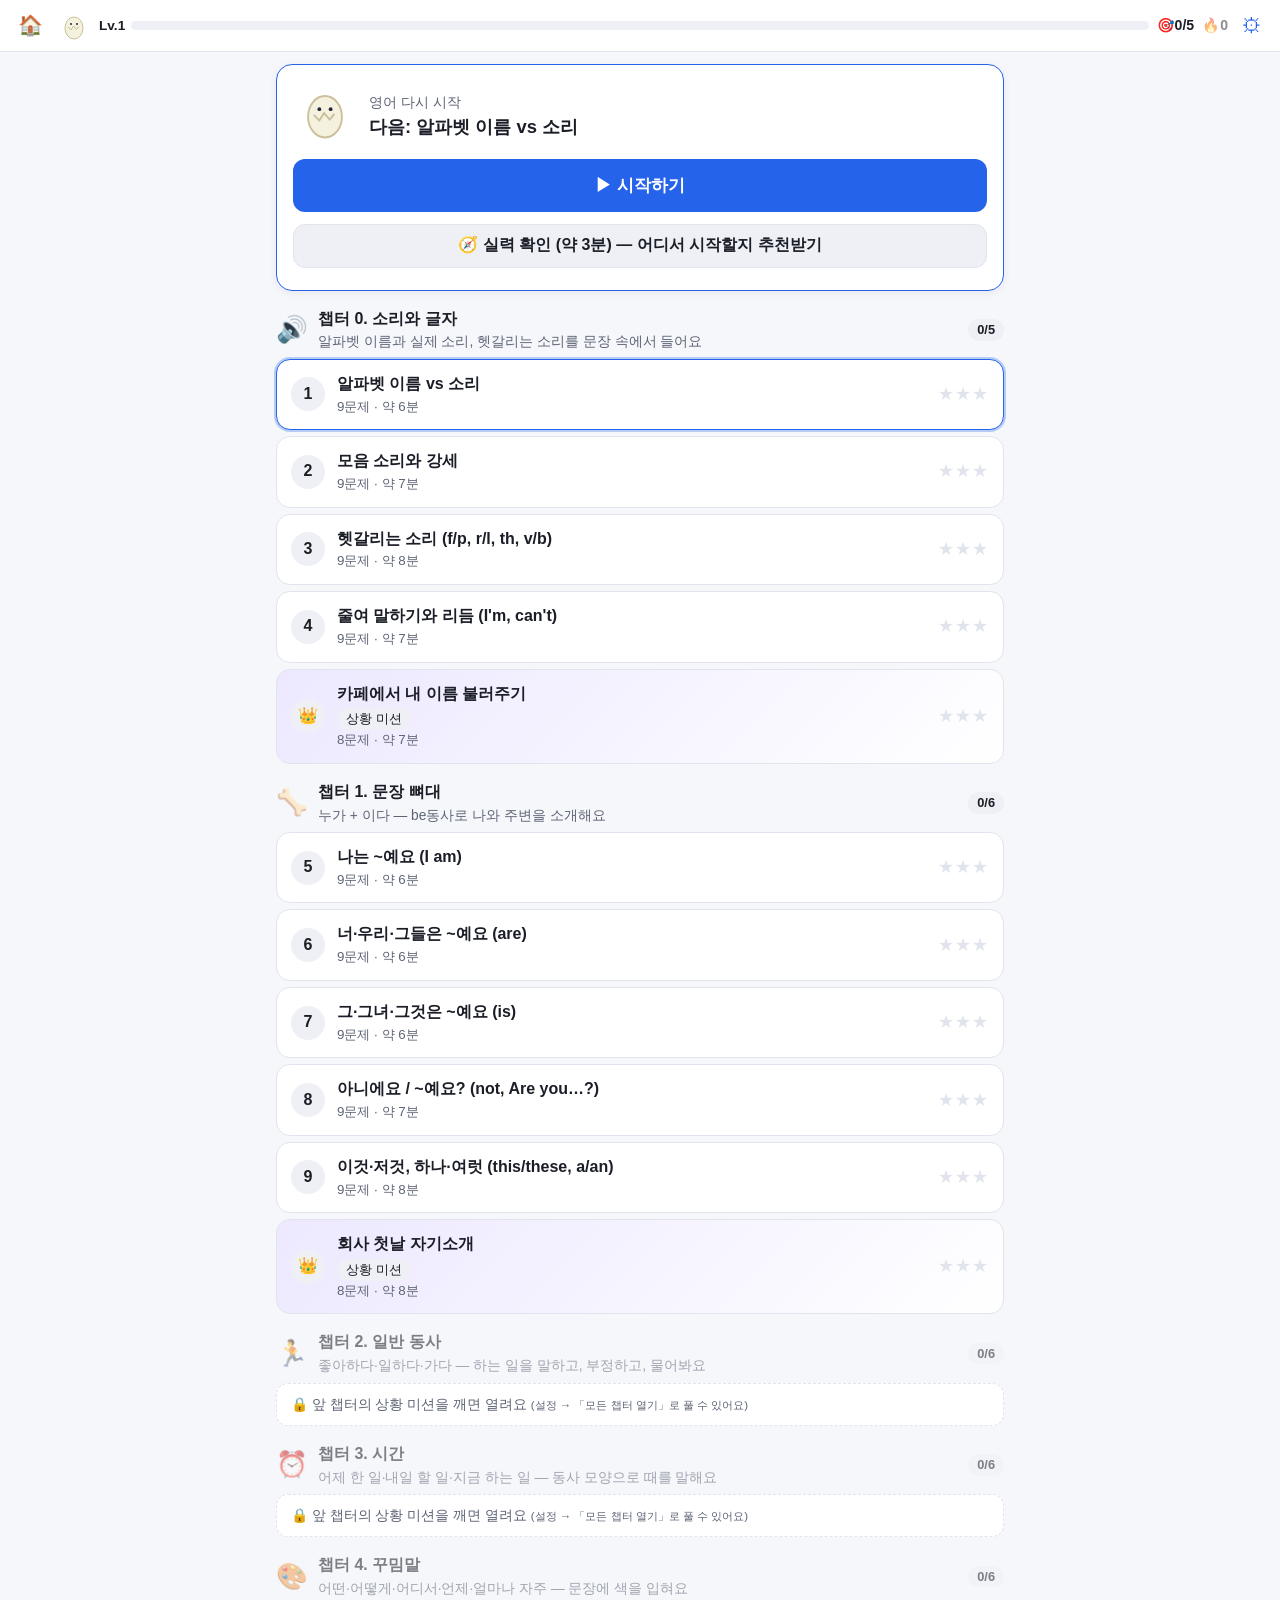
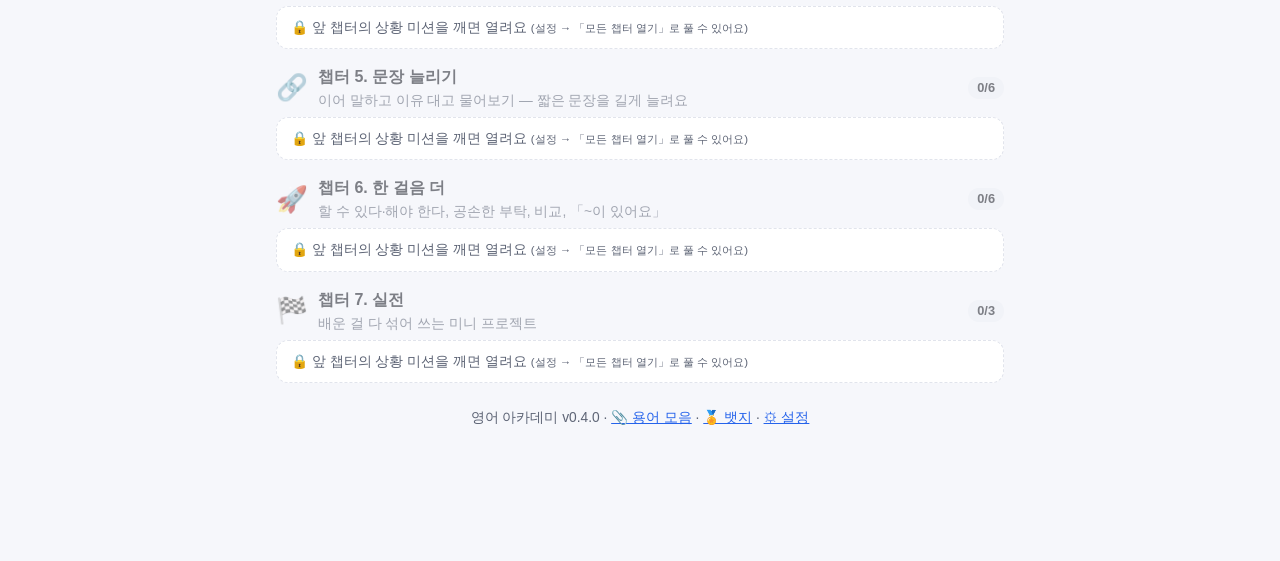
==== commit aaf22b36: "wip: v0.4.0 준비 — 미취학 검수 반영, 숫자·기본 명사 미취학으로, 빈칸 답 새는 것 막기 (QA 중, 미배포) Co-Authored-By: Claude Opus 5.5" ====
--- a/courses/basic/index.html
+++ b/courses/basic/index.html
@@ -5,7 +5,7 @@
 <meta name="viewport" content="width=device-width, initial-scale=1, viewport-fit=cover">
 <meta name="theme-color" content="#14161c">
 <title>영어 다시 시작 — 영어 아카데미</title>
-<link rel="stylesheet" href="../../core/ui.css?v=0.3.0">
+<link rel="stylesheet" href="../../core/ui.css?v=0.4.0">
 <link rel="manifest" href="../../manifest.webmanifest">
 <link rel="apple-touch-icon" href="../../assets/icon.svg">
 <link rel="icon" href="data:image/svg+xml,<svg xmlns=%22http://www.w3.org/2000/svg%22 viewBox=%220 0 100 100%22><text y=%22.9em%22 font-size=%2290%22>🦉</text></svg>">
@@ -16,34 +16,34 @@
 <div id="toasts"></div>
 <canvas id="confetti"></canvas>
 <!-- 로드 순서를 바꾸지 말 것 (HANDOFF 2절) -->
-<script src="../../core/config.js?v=0.3.0"></script>
-<script src="../../core/util.js?v=0.3.0"></script>
-<script src="../../shared/contractions.js?v=0.3.0"></script>
-<script src="../../shared/mistakes.js?v=0.3.0"></script>
-<script src="../../shared/badges.js?v=0.3.0"></script>
-<script src="../../core/grader.js?v=0.3.0"></script>
-<script src="../../core/content.js?v=0.3.0"></script>
-<script src="../../core/storage.js?v=0.3.0"></script>
-<script src="../../core/anki.js?v=0.3.0"></script>
-<script src="../../core/game.js?v=0.3.0"></script>
-<script src="../../core/fx.js?v=0.3.0"></script>
-<script src="../../core/speech.js?v=0.3.0"></script>
-<script src="../../core/ui.js?v=0.3.0"></script>
-<script src="../../core/sync.js?v=0.3.0"></script>
-<script src="../../core/cards.js?v=0.3.0"></script>
-<script src="../../core/views.js?v=0.3.0"></script>
-<script src="../../core/deck.js?v=0.3.0"></script>
-<script src="content.js?v=0.3.0"></script>
+<script src="../../core/config.js?v=0.4.0"></script>
+<script src="../../core/util.js?v=0.4.0"></script>
+<script src="../../shared/contractions.js?v=0.4.0"></script>
+<script src="../../shared/mistakes.js?v=0.4.0"></script>
+<script src="../../shared/badges.js?v=0.4.0"></script>
+<script src="../../core/grader.js?v=0.4.0"></script>
+<script src="../../core/content.js?v=0.4.0"></script>
+<script src="../../core/storage.js?v=0.4.0"></script>
+<script src="../../core/anki.js?v=0.4.0"></script>
+<script src="../../core/game.js?v=0.4.0"></script>
+<script src="../../core/fx.js?v=0.4.0"></script>
+<script src="../../core/speech.js?v=0.4.0"></script>
+<script src="../../core/ui.js?v=0.4.0"></script>
+<script src="../../core/sync.js?v=0.4.0"></script>
+<script src="../../core/cards.js?v=0.4.0"></script>
+<script src="../../core/views.js?v=0.4.0"></script>
+<script src="../../core/deck.js?v=0.4.0"></script>
+<script src="content.js?v=0.4.0"></script>
 <!--PARTS-->
-<script src="parts/c0.js?v=0.3.0"></script>
-<script src="parts/c1.js?v=0.3.0"></script>
-<script src="parts/c2.js?v=0.3.0"></script>
-<script src="parts/c3.js?v=0.3.0"></script>
-<script src="parts/c4.js?v=0.3.0"></script>
-<script src="parts/c5.js?v=0.3.0"></script>
-<script src="parts/c6.js?v=0.3.0"></script>
-<script src="parts/c7.js?v=0.3.0"></script>
+<script src="parts/c0.js?v=0.4.0"></script>
+<script src="parts/c1.js?v=0.4.0"></script>
+<script src="parts/c2.js?v=0.4.0"></script>
+<script src="parts/c3.js?v=0.4.0"></script>
+<script src="parts/c4.js?v=0.4.0"></script>
+<script src="parts/c5.js?v=0.4.0"></script>
+<script src="parts/c6.js?v=0.4.0"></script>
+<script src="parts/c7.js?v=0.4.0"></script>
 <!--/PARTS-->
-<script src="../../core/boot.js?v=0.3.0"></script>
+<script src="../../core/boot.js?v=0.4.0"></script>
 </body>
 </html>
--- a/core/ui.css
+++ b/core/ui.css
@@ -29,8 +29,8 @@
 .tb-goal,.tb-streak{font-size:.88em;font-weight:700;white-space:nowrap}.tb-streak{opacity:.5}.tb-streak.on{opacity:1}
 
 /* 토스트·모달 */
-#toasts{position:fixed;left:50%;top:62px;transform:translateX(-50%);z-index:60;display:flex;flex-direction:column;gap:6px;align-items:center;pointer-events:none;width:min(92vw,420px)}
-.toast{background:#222a;color:#fff;background:rgba(25,28,38,.94);padding:9px 16px;border-radius:12px;font-size:.95em;transition:opacity .4s,transform .4s;text-align:center}.toast.out{opacity:0;transform:translateY(-10px)}
+#toasts{position:fixed;right:10px;top:58px;z-index:60;display:flex;flex-direction:column;gap:4px;align-items:flex-end;pointer-events:none;max-width:min(70vw,360px)}
+.toast{color:#fff;background:rgba(25,28,38,.88);padding:6px 12px;border-radius:10px;font-size:.85em;transition:opacity .4s,transform .4s;text-align:right;box-shadow:0 2px 8px rgba(0,0,0,.25)}.toast.out{opacity:0;transform:translateY(-10px)}
 #modal{position:fixed;inset:0;z-index:50;display:flex;align-items:center;justify-content:center;padding:16px}.modal-bg{position:absolute;inset:0;background:rgba(0,0,0,.45)}
 .modal-box{position:relative;background:var(--surface);border-radius:18px;padding:22px 18px;width:min(440px,100%);max-height:88vh;overflow:auto}.modal-box.wide{width:min(680px,100%)}
 .modal-x{position:absolute;right:10px;top:8px;border:0;background:none;color:var(--muted);font-size:1.2em;cursor:pointer}
@@ -153,3 +153,10 @@
 .terms-list{display:flex;flex-direction:column}.term-row{padding:10px 0;border-bottom:1px solid var(--border)}.term-row b{color:var(--primary)}
 .undo-row{display:flex;justify-content:center;margin-top:-4px;margin-bottom:8px}
 .free-need{display:flex;flex-wrap:wrap;gap:6px;align-items:center;margin-bottom:8px}.free-need .chip{white-space:normal;text-align:left}
+
+/* 단어장 */
+.levels{display:flex;flex-direction:column;gap:10px;margin-bottom:12px}.lvcard{display:flex;gap:12px;align-items:center;color:var(--text);text-decoration:none;margin:0}.lv-icon{font-size:2.2em;width:52px;text-align:center;flex:none}
+.lv-t{display:flex;flex-wrap:wrap;gap:4px 6px;align-items:center}.lv-bar{height:8px;background:var(--surface2);border-radius:6px;overflow:hidden;margin:6px 0 2px}.lv-bar div{height:100%;background:var(--good)}
+.grp-tabs{display:flex;flex-wrap:wrap;gap:6px;margin:10px 0}.grp-tabs .chip{text-decoration:none;color:var(--text);white-space:normal}.grp-tabs .chip.on{background:var(--primary);color:#fff}
+.grp-h{margin:16px 0 6px}.wlist{display:flex;flex-direction:column}.wrow{padding:10px 0;border-bottom:1px solid var(--border)}.wr-top{display:flex;flex-wrap:wrap;gap:4px 8px;align-items:center}.wr-w{font-size:1.15em}.wr-ko{font-weight:600}
+.wr-ex{margin:4px 0 2px}.hl{color:var(--primary)}.wc-word{font-size:2em;font-weight:800;margin:8px 0 2px;word-break:break-word}.wc-ex{font-size:1.15em;margin:10px 0 4px}.blank-w{color:var(--primary);font-weight:800;letter-spacing:1px}
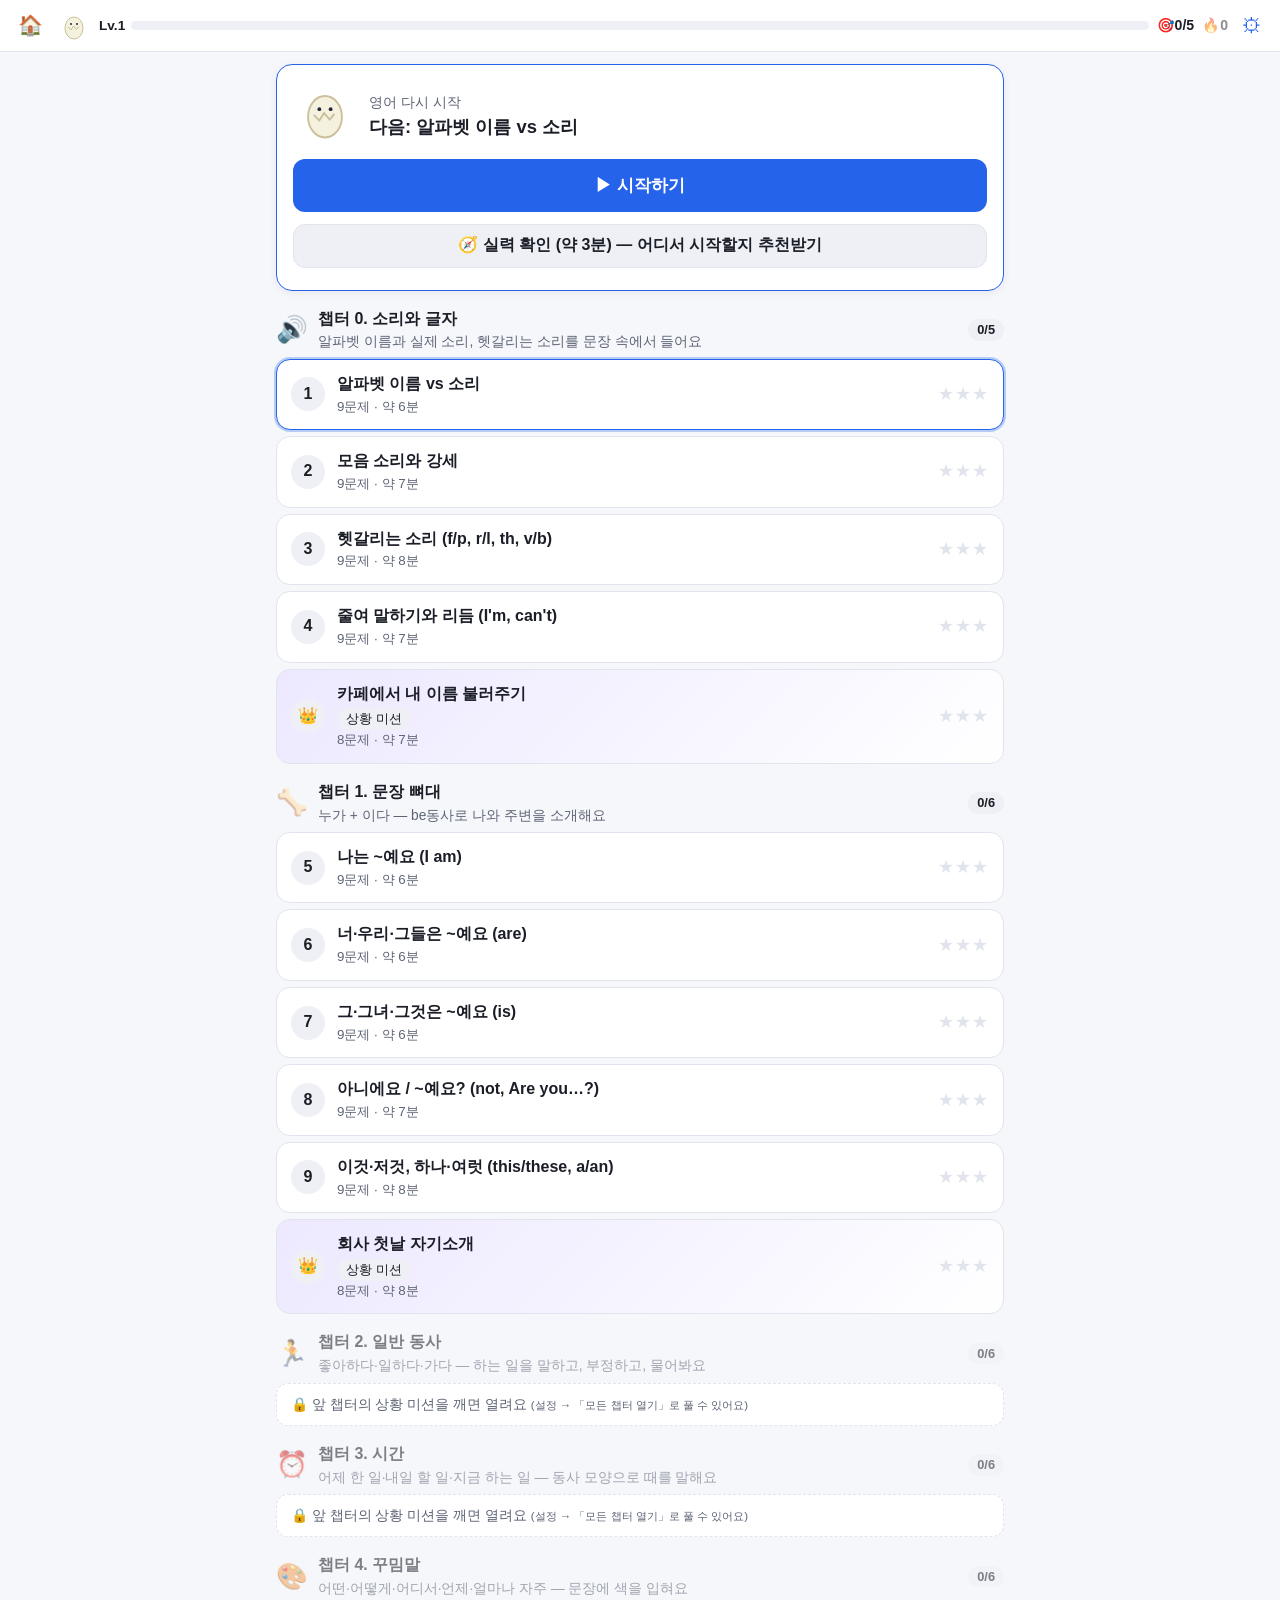
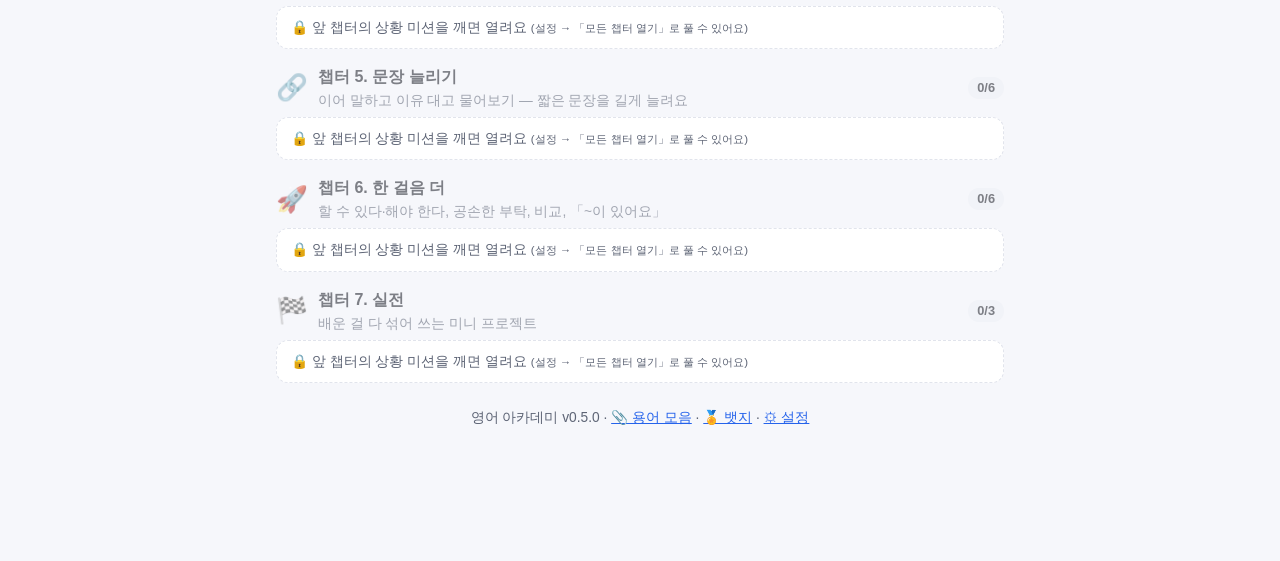
==== commit 47e3e54a: "v0.5.0: 🧩 조합 말하기 — 원형 낱말 표 + 문법 설명만 보고 스스로 문장 만들기 - 문법 17개(be동사·현재·부정·질문·과거·미래·진행·can·have to·There " ====
--- a/courses/basic/index.html
+++ b/courses/basic/index.html
@@ -5,7 +5,7 @@
 <meta name="viewport" content="width=device-width, initial-scale=1, viewport-fit=cover">
 <meta name="theme-color" content="#14161c">
 <title>영어 다시 시작 — 영어 아카데미</title>
-<link rel="stylesheet" href="../../core/ui.css?v=0.4.0">
+<link rel="stylesheet" href="../../core/ui.css?v=0.5.0">
 <link rel="manifest" href="../../manifest.webmanifest">
 <link rel="apple-touch-icon" href="../../assets/icon.svg">
 <link rel="icon" href="data:image/svg+xml,<svg xmlns=%22http://www.w3.org/2000/svg%22 viewBox=%220 0 100 100%22><text y=%22.9em%22 font-size=%2290%22>🦉</text></svg>">
@@ -16,34 +16,34 @@
 <div id="toasts"></div>
 <canvas id="confetti"></canvas>
 <!-- 로드 순서를 바꾸지 말 것 (HANDOFF 2절) -->
-<script src="../../core/config.js?v=0.4.0"></script>
-<script src="../../core/util.js?v=0.4.0"></script>
-<script src="../../shared/contractions.js?v=0.4.0"></script>
-<script src="../../shared/mistakes.js?v=0.4.0"></script>
-<script src="../../shared/badges.js?v=0.4.0"></script>
-<script src="../../core/grader.js?v=0.4.0"></script>
-<script src="../../core/content.js?v=0.4.0"></script>
-<script src="../../core/storage.js?v=0.4.0"></script>
-<script src="../../core/anki.js?v=0.4.0"></script>
-<script src="../../core/game.js?v=0.4.0"></script>
-<script src="../../core/fx.js?v=0.4.0"></script>
-<script src="../../core/speech.js?v=0.4.0"></script>
-<script src="../../core/ui.js?v=0.4.0"></script>
-<script src="../../core/sync.js?v=0.4.0"></script>
-<script src="../../core/cards.js?v=0.4.0"></script>
-<script src="../../core/views.js?v=0.4.0"></script>
-<script src="../../core/deck.js?v=0.4.0"></script>
-<script src="content.js?v=0.4.0"></script>
+<script src="../../core/config.js?v=0.5.0"></script>
+<script src="../../core/util.js?v=0.5.0"></script>
+<script src="../../shared/contractions.js?v=0.5.0"></script>
+<script src="../../shared/mistakes.js?v=0.5.0"></script>
+<script src="../../shared/badges.js?v=0.5.0"></script>
+<script src="../../core/grader.js?v=0.5.0"></script>
+<script src="../../core/content.js?v=0.5.0"></script>
+<script src="../../core/storage.js?v=0.5.0"></script>
+<script src="../../core/anki.js?v=0.5.0"></script>
+<script src="../../core/game.js?v=0.5.0"></script>
+<script src="../../core/fx.js?v=0.5.0"></script>
+<script src="../../core/speech.js?v=0.5.0"></script>
+<script src="../../core/ui.js?v=0.5.0"></script>
+<script src="../../core/sync.js?v=0.5.0"></script>
+<script src="../../core/cards.js?v=0.5.0"></script>
+<script src="../../core/views.js?v=0.5.0"></script>
+<script src="../../core/deck.js?v=0.5.0"></script>
+<script src="content.js?v=0.5.0"></script>
 <!--PARTS-->
-<script src="parts/c0.js?v=0.4.0"></script>
-<script src="parts/c1.js?v=0.4.0"></script>
-<script src="parts/c2.js?v=0.4.0"></script>
-<script src="parts/c3.js?v=0.4.0"></script>
-<script src="parts/c4.js?v=0.4.0"></script>
-<script src="parts/c5.js?v=0.4.0"></script>
-<script src="parts/c6.js?v=0.4.0"></script>
-<script src="parts/c7.js?v=0.4.0"></script>
+<script src="parts/c0.js?v=0.5.0"></script>
+<script src="parts/c1.js?v=0.5.0"></script>
+<script src="parts/c2.js?v=0.5.0"></script>
+<script src="parts/c3.js?v=0.5.0"></script>
+<script src="parts/c4.js?v=0.5.0"></script>
+<script src="parts/c5.js?v=0.5.0"></script>
+<script src="parts/c6.js?v=0.5.0"></script>
+<script src="parts/c7.js?v=0.5.0"></script>
 <!--/PARTS-->
-<script src="../../core/boot.js?v=0.4.0"></script>
+<script src="../../core/boot.js?v=0.5.0"></script>
 </body>
 </html>
--- a/core/ui.css
+++ b/core/ui.css
@@ -160,3 +160,18 @@
 .grp-tabs{display:flex;flex-wrap:wrap;gap:6px;margin:10px 0}.grp-tabs .chip{text-decoration:none;color:var(--text);white-space:normal}.grp-tabs .chip.on{background:var(--primary);color:#fff}
 .grp-h{margin:16px 0 6px}.wlist{display:flex;flex-direction:column}.wrow{padding:10px 0;border-bottom:1px solid var(--border)}.wr-top{display:flex;flex-wrap:wrap;gap:4px 8px;align-items:center}.wr-w{font-size:1.15em}.wr-ko{font-weight:600}
 .wr-ex{margin:4px 0 2px}.hl{color:var(--primary)}.wc-word{font-size:2em;font-weight:800;margin:8px 0 2px;word-break:break-word}.wc-ex{font-size:1.15em;margin:10px 0 4px}.blank-w{color:var(--primary);font-weight:800;letter-spacing:1px}
+
+/* 🧩 조합 말하기 */
+.combo-list{display:flex;flex-direction:column}.combo-row{display:flex;justify-content:space-between;align-items:center;gap:8px;padding:10px 0;border-bottom:1px solid var(--border);color:var(--text);text-decoration:none;flex-wrap:wrap}.combo-row:last-child{border-bottom:0}
+.combo-f{display:flex;flex-wrap:wrap;align-items:center;gap:4px}.combo-f.big{font-size:1.1em;margin-bottom:10px}.cf{border:2px solid currentColor;border-radius:8px;padding:1px 8px;font-weight:700;font-size:.92em;white-space:nowrap}.cf.r-S,.ctab th.r-S{color:var(--rS)}.cf.r-V,.ctab th.r-V{color:var(--rV)}.cf.r-O,.cf.r-M,.ctab th.r-M{color:var(--rM)}.cf.r-O,.ctab th.r-O{color:var(--rO)}.cf-plus{color:var(--muted);font-weight:700}
+.combo-top{display:flex;justify-content:space-between;align-items:center;gap:8px;margin-bottom:10px;flex-wrap:wrap}
+.ctab-wrap{overflow-x:auto;-webkit-overflow-scrolling:touch;margin:0 -4px}.ctab{border-collapse:separate;border-spacing:4px;width:100%;table-layout:fixed}.ctab th{font-size:.85em;padding:4px 2px;border-bottom:3px solid currentColor;text-align:center}.ctab td{vertical-align:top;padding:0}
+.ctab col.fixed-col{width:58px}.cc{display:flex;flex-direction:column;align-items:center;justify-content:center;width:100%;min-height:52px;padding:6px 3px;hyphens:manual;overflow-wrap:normal;border:1px solid var(--border);border-radius:10px;background:var(--surface2);color:var(--text);font:inherit;cursor:pointer;text-align:center}
+.ctab.wide .cc-w{font-size:.86em}.ctab.wide .cc-ko{font-size:.66em}.fixed-td .cc-w{font-size:.86em}
+.cc-w{font-weight:700;font-size:.98em;line-height:1.2}.cc-ko{font-size:.72em;color:var(--muted);margin-top:2px;line-height:1.2}.fixed-td{vertical-align:middle!important}.fixed-td .cc{min-height:64px;border-style:dashed;margin-bottom:4px}
+.combo-tools{display:flex;justify-content:flex-end;margin-top:8px}.combo-rule table{border-collapse:collapse;margin:6px 0}.combo-rule td,.combo-rule th{border:1px solid var(--border);padding:4px 8px;text-align:left}.combo-rule ul{margin:4px 0;padding-left:20px}
+.combo-in{display:flex;gap:8px}.combo-in input{flex:1;min-width:0;font:inherit;font-size:1.05em;padding:10px 12px;border-radius:10px;border:1px solid var(--border);background:var(--surface2);color:var(--text)}
+.combo-sent{font-size:1.15em;font-weight:700;margin:6px 0}.combo-notes{margin:4px 0 2px;padding-left:20px}.made{margin:0;padding-left:22px}.made li{padding:3px 0}
+#cfb .fb{margin-top:10px}
+.fb.fix{background:color-mix(in srgb,var(--warn) 10%,transparent);border:1px solid color-mix(in srgb,var(--warn) 40%,transparent)}
+@media (max-width:360px){.ctab{border-spacing:2px}.cc{padding:5px 1px;min-height:46px}.cc-w,.ctab.wide .cc-w{font-size:.8em}.cc-ko,.ctab.wide .cc-ko{font-size:.64em}.ctab col.fixed-col{width:44px}.ctab th{font-size:.75em}}
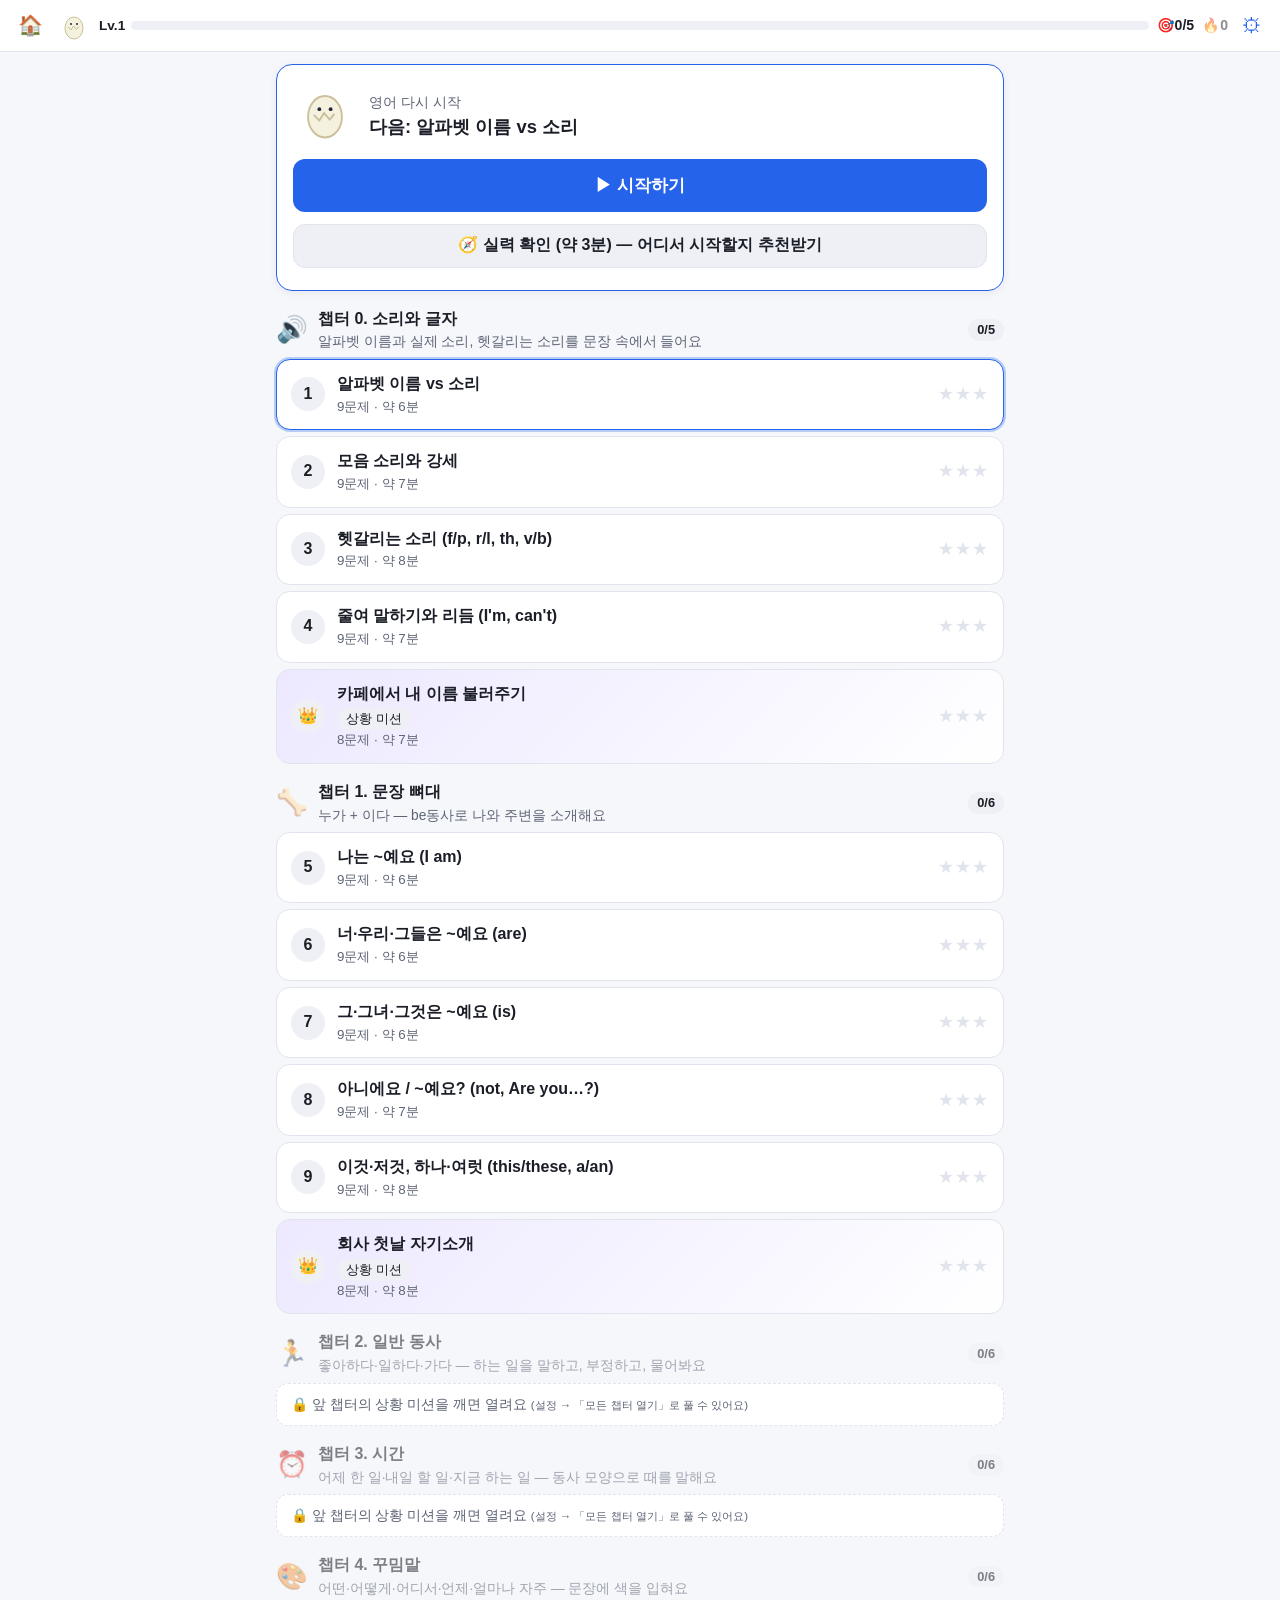
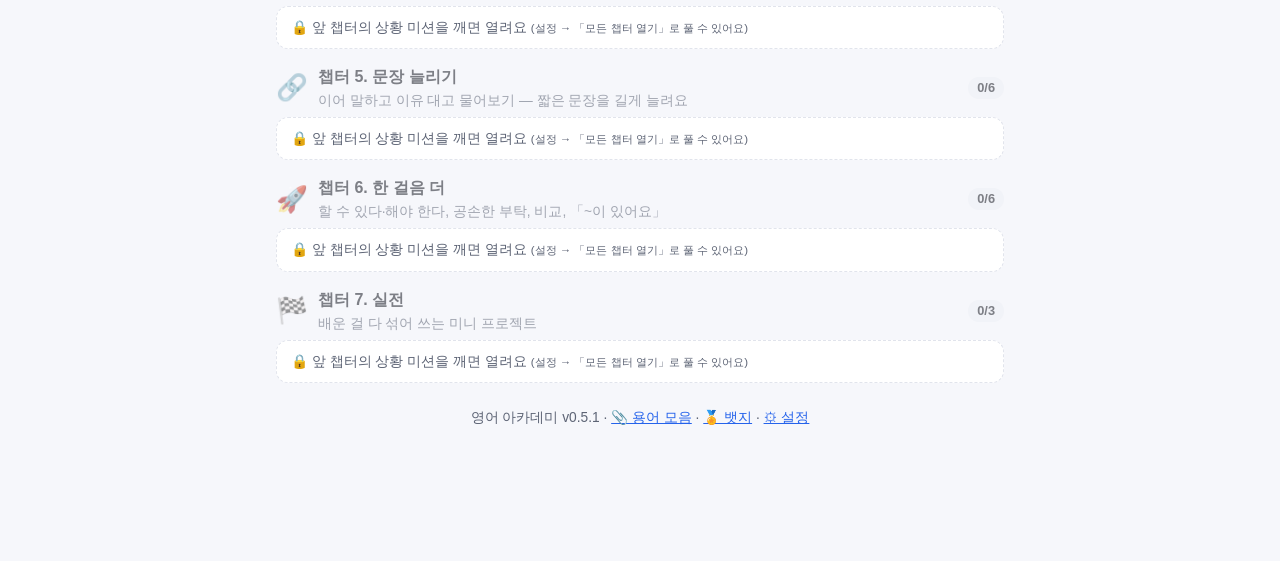
==== commit 04c37328: "v0.5.1: 조합 말하기 — 만든 문장 개수 대신 문법별 마지막 학습 날짜·이어서 하기 Co-Authored-By: Claude Opus 5.5 <noreply@anthropic" ====
--- a/courses/basic/index.html
+++ b/courses/basic/index.html
@@ -5,7 +5,7 @@
 <meta name="viewport" content="width=device-width, initial-scale=1, viewport-fit=cover">
 <meta name="theme-color" content="#14161c">
 <title>영어 다시 시작 — 영어 아카데미</title>
-<link rel="stylesheet" href="../../core/ui.css?v=0.5.0">
+<link rel="stylesheet" href="../../core/ui.css?v=0.5.1">
 <link rel="manifest" href="../../manifest.webmanifest">
 <link rel="apple-touch-icon" href="../../assets/icon.svg">
 <link rel="icon" href="data:image/svg+xml,<svg xmlns=%22http://www.w3.org/2000/svg%22 viewBox=%220 0 100 100%22><text y=%22.9em%22 font-size=%2290%22>🦉</text></svg>">
@@ -16,34 +16,34 @@
 <div id="toasts"></div>
 <canvas id="confetti"></canvas>
 <!-- 로드 순서를 바꾸지 말 것 (HANDOFF 2절) -->
-<script src="../../core/config.js?v=0.5.0"></script>
-<script src="../../core/util.js?v=0.5.0"></script>
-<script src="../../shared/contractions.js?v=0.5.0"></script>
-<script src="../../shared/mistakes.js?v=0.5.0"></script>
-<script src="../../shared/badges.js?v=0.5.0"></script>
-<script src="../../core/grader.js?v=0.5.0"></script>
-<script src="../../core/content.js?v=0.5.0"></script>
-<script src="../../core/storage.js?v=0.5.0"></script>
-<script src="../../core/anki.js?v=0.5.0"></script>
-<script src="../../core/game.js?v=0.5.0"></script>
-<script src="../../core/fx.js?v=0.5.0"></script>
-<script src="../../core/speech.js?v=0.5.0"></script>
-<script src="../../core/ui.js?v=0.5.0"></script>
-<script src="../../core/sync.js?v=0.5.0"></script>
-<script src="../../core/cards.js?v=0.5.0"></script>
-<script src="../../core/views.js?v=0.5.0"></script>
-<script src="../../core/deck.js?v=0.5.0"></script>
-<script src="content.js?v=0.5.0"></script>
+<script src="../../core/config.js?v=0.5.1"></script>
+<script src="../../core/util.js?v=0.5.1"></script>
+<script src="../../shared/contractions.js?v=0.5.1"></script>
+<script src="../../shared/mistakes.js?v=0.5.1"></script>
+<script src="../../shared/badges.js?v=0.5.1"></script>
+<script src="../../core/grader.js?v=0.5.1"></script>
+<script src="../../core/content.js?v=0.5.1"></script>
+<script src="../../core/storage.js?v=0.5.1"></script>
+<script src="../../core/anki.js?v=0.5.1"></script>
+<script src="../../core/game.js?v=0.5.1"></script>
+<script src="../../core/fx.js?v=0.5.1"></script>
+<script src="../../core/speech.js?v=0.5.1"></script>
+<script src="../../core/ui.js?v=0.5.1"></script>
+<script src="../../core/sync.js?v=0.5.1"></script>
+<script src="../../core/cards.js?v=0.5.1"></script>
+<script src="../../core/views.js?v=0.5.1"></script>
+<script src="../../core/deck.js?v=0.5.1"></script>
+<script src="content.js?v=0.5.1"></script>
 <!--PARTS-->
-<script src="parts/c0.js?v=0.5.0"></script>
-<script src="parts/c1.js?v=0.5.0"></script>
-<script src="parts/c2.js?v=0.5.0"></script>
-<script src="parts/c3.js?v=0.5.0"></script>
-<script src="parts/c4.js?v=0.5.0"></script>
-<script src="parts/c5.js?v=0.5.0"></script>
-<script src="parts/c6.js?v=0.5.0"></script>
-<script src="parts/c7.js?v=0.5.0"></script>
+<script src="parts/c0.js?v=0.5.1"></script>
+<script src="parts/c1.js?v=0.5.1"></script>
+<script src="parts/c2.js?v=0.5.1"></script>
+<script src="parts/c3.js?v=0.5.1"></script>
+<script src="parts/c4.js?v=0.5.1"></script>
+<script src="parts/c5.js?v=0.5.1"></script>
+<script src="parts/c6.js?v=0.5.1"></script>
+<script src="parts/c7.js?v=0.5.1"></script>
 <!--/PARTS-->
-<script src="../../core/boot.js?v=0.5.0"></script>
+<script src="../../core/boot.js?v=0.5.1"></script>
 </body>
 </html>
--- a/core/ui.css
+++ b/core/ui.css
@@ -162,7 +162,7 @@
 .wr-ex{margin:4px 0 2px}.hl{color:var(--primary)}.wc-word{font-size:2em;font-weight:800;margin:8px 0 2px;word-break:break-word}.wc-ex{font-size:1.15em;margin:10px 0 4px}.blank-w{color:var(--primary);font-weight:800;letter-spacing:1px}
 
 /* 🧩 조합 말하기 */
-.combo-list{display:flex;flex-direction:column}.combo-row{display:flex;justify-content:space-between;align-items:center;gap:8px;padding:10px 0;border-bottom:1px solid var(--border);color:var(--text);text-decoration:none;flex-wrap:wrap}.combo-row:last-child{border-bottom:0}
+.combo-list{display:flex;flex-direction:column}.combo-row{display:flex;flex-direction:column;align-items:flex-start;gap:4px;padding:10px 0;border-bottom:1px solid var(--border);color:var(--text);text-decoration:none;flex-wrap:wrap}.combo-row:last-child{border-bottom:0}
 .combo-f{display:flex;flex-wrap:wrap;align-items:center;gap:4px}.combo-f.big{font-size:1.1em;margin-bottom:10px}.cf{border:2px solid currentColor;border-radius:8px;padding:1px 8px;font-weight:700;font-size:.92em;white-space:nowrap}.cf.r-S,.ctab th.r-S{color:var(--rS)}.cf.r-V,.ctab th.r-V{color:var(--rV)}.cf.r-O,.cf.r-M,.ctab th.r-M{color:var(--rM)}.cf.r-O,.ctab th.r-O{color:var(--rO)}.cf-plus{color:var(--muted);font-weight:700}
 .combo-top{display:flex;justify-content:space-between;align-items:center;gap:8px;margin-bottom:10px;flex-wrap:wrap}
 .ctab-wrap{overflow-x:auto;-webkit-overflow-scrolling:touch;margin:0 -4px}.ctab{border-collapse:separate;border-spacing:4px;width:100%;table-layout:fixed}.ctab th{font-size:.85em;padding:4px 2px;border-bottom:3px solid currentColor;text-align:center}.ctab td{vertical-align:top;padding:0}
@@ -175,3 +175,4 @@
 #cfb .fb{margin-top:10px}
 .fb.fix{background:color-mix(in srgb,var(--warn) 10%,transparent);border:1px solid color-mix(in srgb,var(--warn) 40%,transparent)}
 @media (max-width:360px){.ctab{border-spacing:2px}.cc{padding:5px 1px;min-height:46px}.cc-w,.ctab.wide .cc-w{font-size:.8em}.cc-ko,.ctab.wide .cc-ko{font-size:.64em}.ctab col.fixed-col{width:44px}.ctab th{font-size:.75em}}
+.combo-row.latest{background:color-mix(in srgb,var(--primary) 8%,transparent);border-radius:10px;padding-left:8px;padding-right:8px}.combo-last{margin:-4px 0 8px}
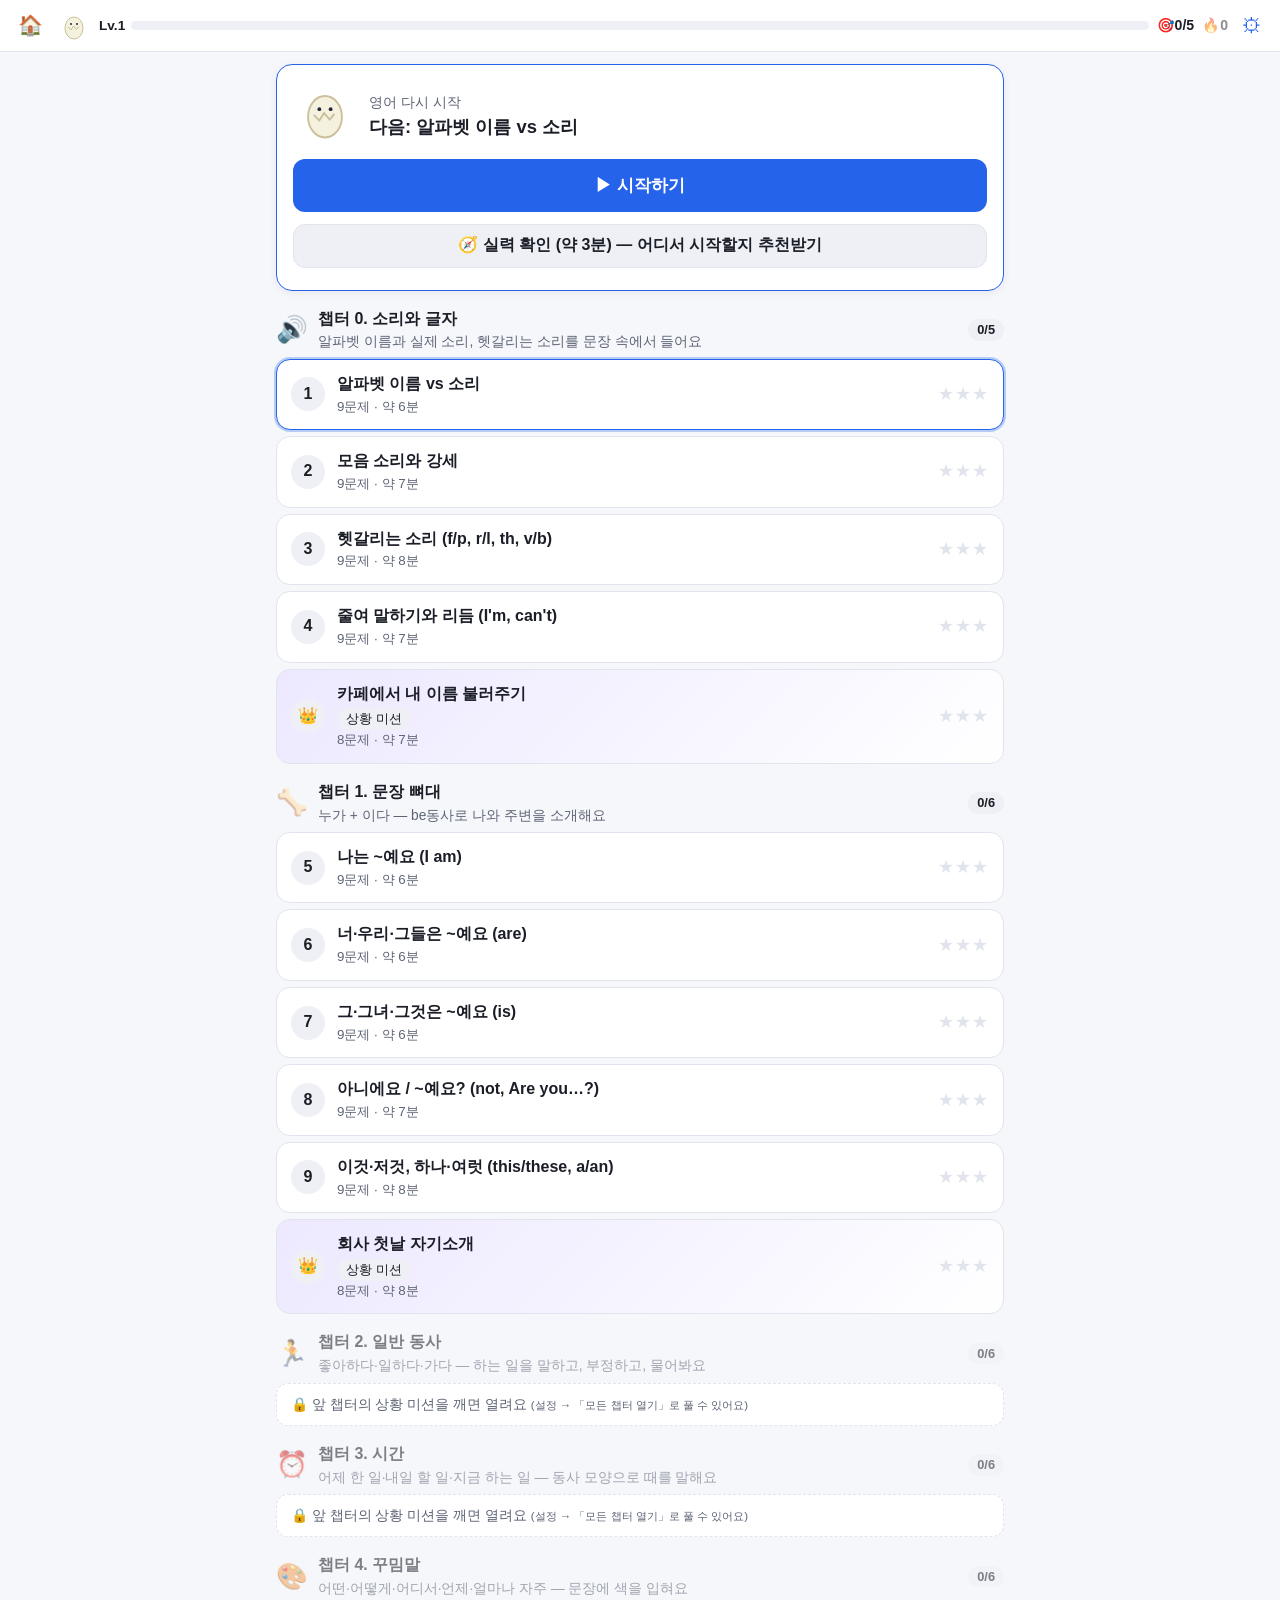
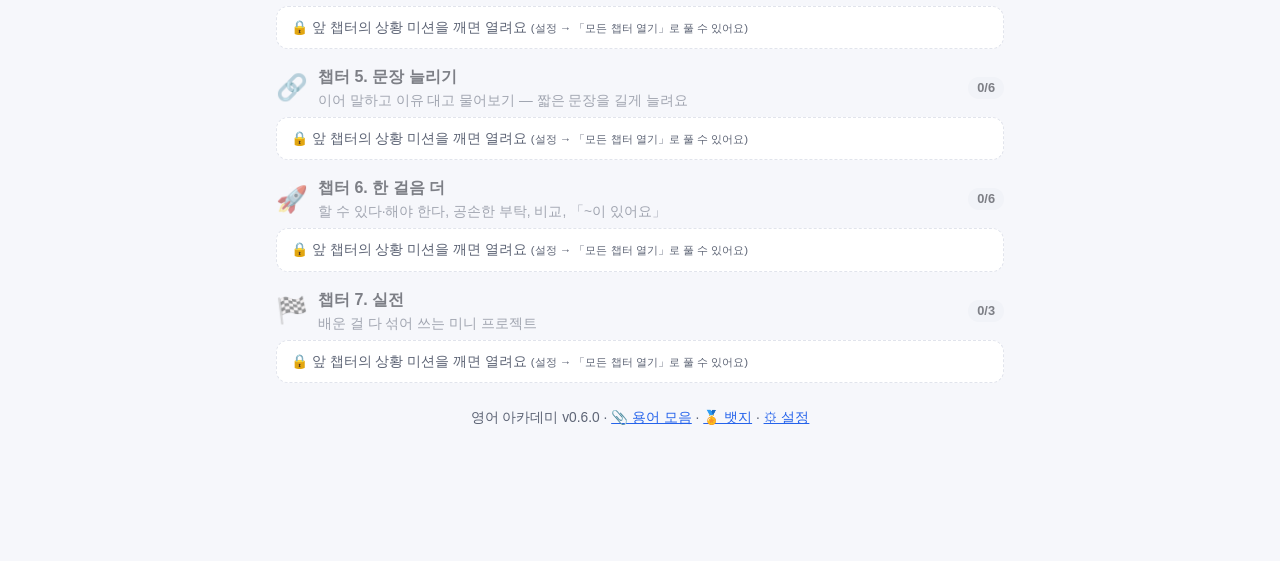
==== commit 4399eae1: "v0.6.0: 🔗 조합 말하기 — 바꿔 말하기 사슬 (만든 문장을 부정·질문·과거·미래·진행으로 스스로 바꿔 쓰기) - core/combo.js: Combo.chain/chaina" ====
--- a/courses/basic/index.html
+++ b/courses/basic/index.html
@@ -5,7 +5,7 @@
 <meta name="viewport" content="width=device-width, initial-scale=1, viewport-fit=cover">
 <meta name="theme-color" content="#14161c">
 <title>영어 다시 시작 — 영어 아카데미</title>
-<link rel="stylesheet" href="../../core/ui.css?v=0.5.1">
+<link rel="stylesheet" href="../../core/ui.css?v=0.6.0">
 <link rel="manifest" href="../../manifest.webmanifest">
 <link rel="apple-touch-icon" href="../../assets/icon.svg">
 <link rel="icon" href="data:image/svg+xml,<svg xmlns=%22http://www.w3.org/2000/svg%22 viewBox=%220 0 100 100%22><text y=%22.9em%22 font-size=%2290%22>🦉</text></svg>">
@@ -16,34 +16,34 @@
 <div id="toasts"></div>
 <canvas id="confetti"></canvas>
 <!-- 로드 순서를 바꾸지 말 것 (HANDOFF 2절) -->
-<script src="../../core/config.js?v=0.5.1"></script>
-<script src="../../core/util.js?v=0.5.1"></script>
-<script src="../../shared/contractions.js?v=0.5.1"></script>
-<script src="../../shared/mistakes.js?v=0.5.1"></script>
-<script src="../../shared/badges.js?v=0.5.1"></script>
-<script src="../../core/grader.js?v=0.5.1"></script>
-<script src="../../core/content.js?v=0.5.1"></script>
-<script src="../../core/storage.js?v=0.5.1"></script>
-<script src="../../core/anki.js?v=0.5.1"></script>
-<script src="../../core/game.js?v=0.5.1"></script>
-<script src="../../core/fx.js?v=0.5.1"></script>
-<script src="../../core/speech.js?v=0.5.1"></script>
-<script src="../../core/ui.js?v=0.5.1"></script>
-<script src="../../core/sync.js?v=0.5.1"></script>
-<script src="../../core/cards.js?v=0.5.1"></script>
-<script src="../../core/views.js?v=0.5.1"></script>
-<script src="../../core/deck.js?v=0.5.1"></script>
-<script src="content.js?v=0.5.1"></script>
+<script src="../../core/config.js?v=0.6.0"></script>
+<script src="../../core/util.js?v=0.6.0"></script>
+<script src="../../shared/contractions.js?v=0.6.0"></script>
+<script src="../../shared/mistakes.js?v=0.6.0"></script>
+<script src="../../shared/badges.js?v=0.6.0"></script>
+<script src="../../core/grader.js?v=0.6.0"></script>
+<script src="../../core/content.js?v=0.6.0"></script>
+<script src="../../core/storage.js?v=0.6.0"></script>
+<script src="../../core/anki.js?v=0.6.0"></script>
+<script src="../../core/game.js?v=0.6.0"></script>
+<script src="../../core/fx.js?v=0.6.0"></script>
+<script src="../../core/speech.js?v=0.6.0"></script>
+<script src="../../core/ui.js?v=0.6.0"></script>
+<script src="../../core/sync.js?v=0.6.0"></script>
+<script src="../../core/cards.js?v=0.6.0"></script>
+<script src="../../core/views.js?v=0.6.0"></script>
+<script src="../../core/deck.js?v=0.6.0"></script>
+<script src="content.js?v=0.6.0"></script>
 <!--PARTS-->
-<script src="parts/c0.js?v=0.5.1"></script>
-<script src="parts/c1.js?v=0.5.1"></script>
-<script src="parts/c2.js?v=0.5.1"></script>
-<script src="parts/c3.js?v=0.5.1"></script>
-<script src="parts/c4.js?v=0.5.1"></script>
-<script src="parts/c5.js?v=0.5.1"></script>
-<script src="parts/c6.js?v=0.5.1"></script>
-<script src="parts/c7.js?v=0.5.1"></script>
+<script src="parts/c0.js?v=0.6.0"></script>
+<script src="parts/c1.js?v=0.6.0"></script>
+<script src="parts/c2.js?v=0.6.0"></script>
+<script src="parts/c3.js?v=0.6.0"></script>
+<script src="parts/c4.js?v=0.6.0"></script>
+<script src="parts/c5.js?v=0.6.0"></script>
+<script src="parts/c6.js?v=0.6.0"></script>
+<script src="parts/c7.js?v=0.6.0"></script>
 <!--/PARTS-->
-<script src="../../core/boot.js?v=0.5.1"></script>
+<script src="../../core/boot.js?v=0.6.0"></script>
 </body>
 </html>
--- a/core/ui.css
+++ b/core/ui.css
@@ -176,3 +176,4 @@
 .fb.fix{background:color-mix(in srgb,var(--warn) 10%,transparent);border:1px solid color-mix(in srgb,var(--warn) 40%,transparent)}
 @media (max-width:360px){.ctab{border-spacing:2px}.cc{padding:5px 1px;min-height:46px}.cc-w,.ctab.wide .cc-w{font-size:.8em}.cc-ko,.ctab.wide .cc-ko{font-size:.64em}.ctab col.fixed-col{width:44px}.ctab th{font-size:.75em}}
 .combo-row.latest{background:color-mix(in srgb,var(--primary) 8%,transparent);border-radius:10px;padding-left:8px;padding-right:8px}.combo-last{margin:-4px 0 8px}
+.chain-go{margin-top:10px}.chain-steps{display:flex;flex-wrap:wrap;align-items:center;gap:4px;margin-bottom:10px}.chip-step{border:1px solid var(--border);border-radius:999px;padding:1px 9px;font-size:.85em;color:var(--muted);white-space:nowrap}.chip-step.on{border-color:var(--primary);color:var(--text);font-weight:700;background:color-mix(in srgb,var(--primary) 12%,transparent)}.chip-step.done{border-color:var(--rO);color:var(--rO)}.chip-step.skip{text-decoration:line-through}.chain-ask{margin:10px 0 4px;font-size:1.05em}.chain-rule{margin-top:10px}.chain-rule summary{cursor:pointer;color:var(--muted);font-size:.92em}.chain-skip{margin-top:8px;text-align:right}.combo-chain .wide{margin-top:8px}
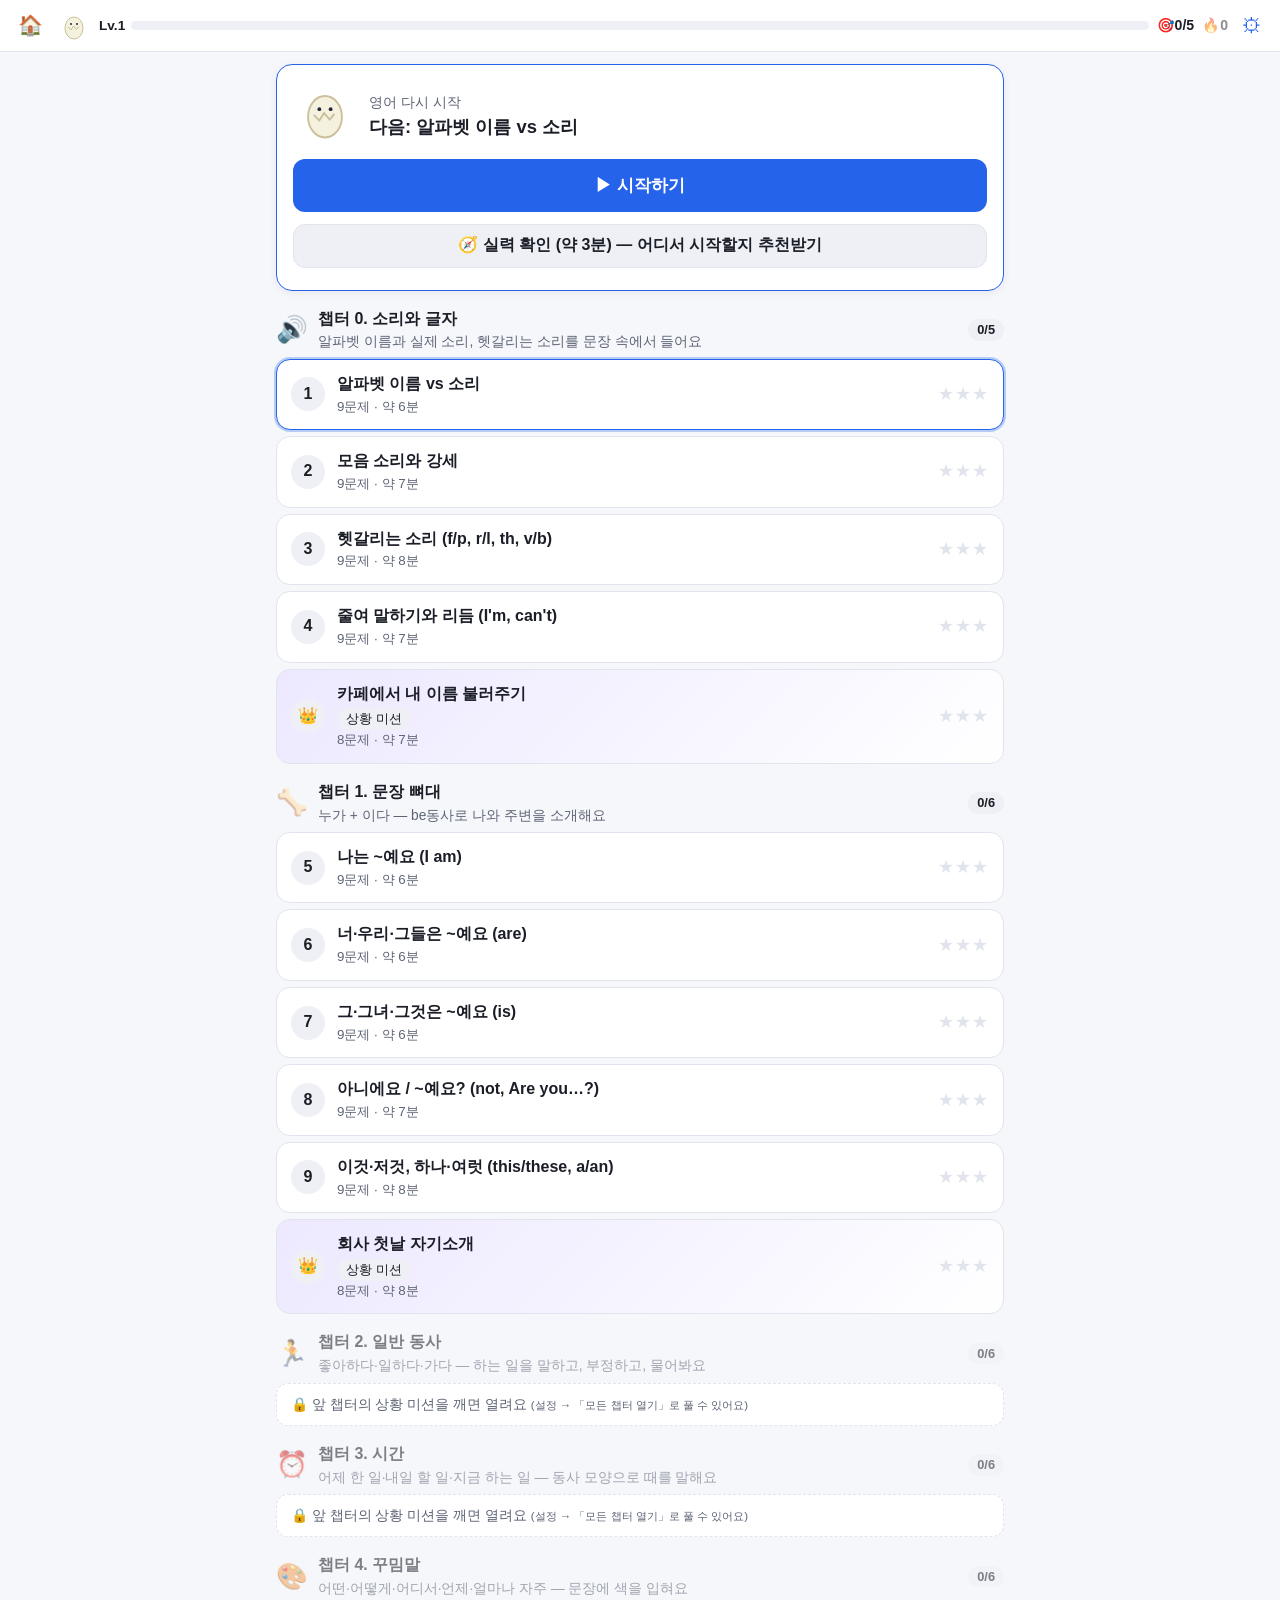
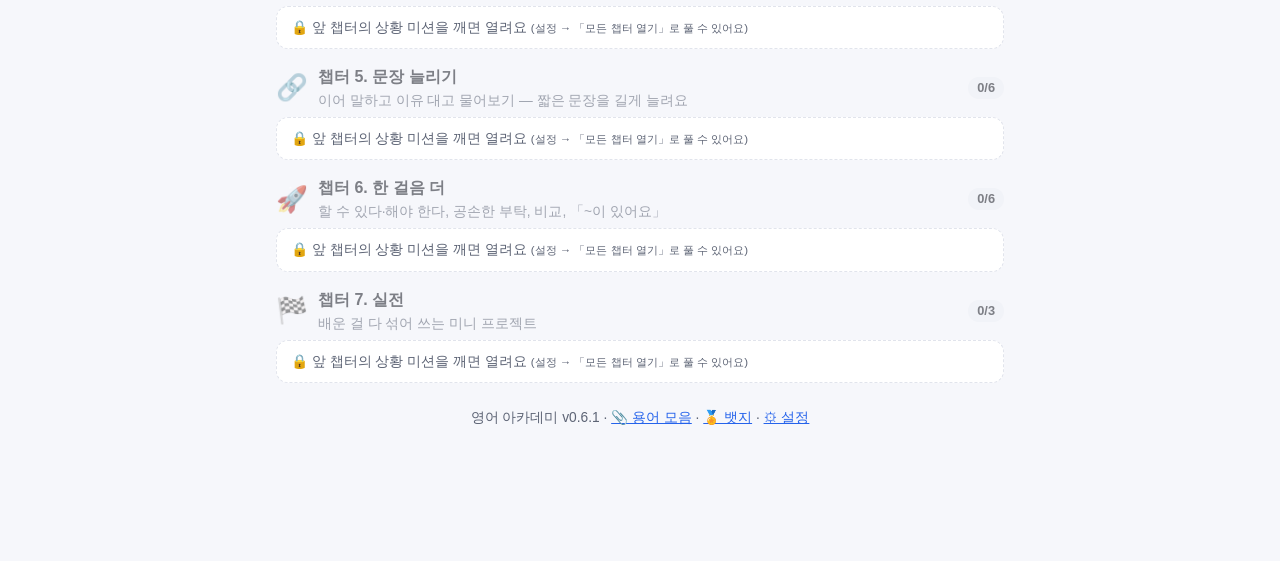
==== commit a897c2ed: "v0.6.1: 조합 말하기 — 「내가 만든 문장」 시스템 삭제 (카운터·목표·목록·중복 안내·뱃지 4개) 사용자 결정(11/8): 만든 문장 세기·모으기 불필요. 맞게 쓰면 XP " ====
--- a/courses/basic/index.html
+++ b/courses/basic/index.html
@@ -5,7 +5,7 @@
 <meta name="viewport" content="width=device-width, initial-scale=1, viewport-fit=cover">
 <meta name="theme-color" content="#14161c">
 <title>영어 다시 시작 — 영어 아카데미</title>
-<link rel="stylesheet" href="../../core/ui.css?v=0.6.0">
+<link rel="stylesheet" href="../../core/ui.css?v=0.6.1">
 <link rel="manifest" href="../../manifest.webmanifest">
 <link rel="apple-touch-icon" href="../../assets/icon.svg">
 <link rel="icon" href="data:image/svg+xml,<svg xmlns=%22http://www.w3.org/2000/svg%22 viewBox=%220 0 100 100%22><text y=%22.9em%22 font-size=%2290%22>🦉</text></svg>">
@@ -16,34 +16,34 @@
 <div id="toasts"></div>
 <canvas id="confetti"></canvas>
 <!-- 로드 순서를 바꾸지 말 것 (HANDOFF 2절) -->
-<script src="../../core/config.js?v=0.6.0"></script>
-<script src="../../core/util.js?v=0.6.0"></script>
-<script src="../../shared/contractions.js?v=0.6.0"></script>
-<script src="../../shared/mistakes.js?v=0.6.0"></script>
-<script src="../../shared/badges.js?v=0.6.0"></script>
-<script src="../../core/grader.js?v=0.6.0"></script>
-<script src="../../core/content.js?v=0.6.0"></script>
-<script src="../../core/storage.js?v=0.6.0"></script>
-<script src="../../core/anki.js?v=0.6.0"></script>
-<script src="../../core/game.js?v=0.6.0"></script>
-<script src="../../core/fx.js?v=0.6.0"></script>
-<script src="../../core/speech.js?v=0.6.0"></script>
-<script src="../../core/ui.js?v=0.6.0"></script>
-<script src="../../core/sync.js?v=0.6.0"></script>
-<script src="../../core/cards.js?v=0.6.0"></script>
-<script src="../../core/views.js?v=0.6.0"></script>
-<script src="../../core/deck.js?v=0.6.0"></script>
-<script src="content.js?v=0.6.0"></script>
+<script src="../../core/config.js?v=0.6.1"></script>
+<script src="../../core/util.js?v=0.6.1"></script>
+<script src="../../shared/contractions.js?v=0.6.1"></script>
+<script src="../../shared/mistakes.js?v=0.6.1"></script>
+<script src="../../shared/badges.js?v=0.6.1"></script>
+<script src="../../core/grader.js?v=0.6.1"></script>
+<script src="../../core/content.js?v=0.6.1"></script>
+<script src="../../core/storage.js?v=0.6.1"></script>
+<script src="../../core/anki.js?v=0.6.1"></script>
+<script src="../../core/game.js?v=0.6.1"></script>
+<script src="../../core/fx.js?v=0.6.1"></script>
+<script src="../../core/speech.js?v=0.6.1"></script>
+<script src="../../core/ui.js?v=0.6.1"></script>
+<script src="../../core/sync.js?v=0.6.1"></script>
+<script src="../../core/cards.js?v=0.6.1"></script>
+<script src="../../core/views.js?v=0.6.1"></script>
+<script src="../../core/deck.js?v=0.6.1"></script>
+<script src="content.js?v=0.6.1"></script>
 <!--PARTS-->
-<script src="parts/c0.js?v=0.6.0"></script>
-<script src="parts/c1.js?v=0.6.0"></script>
-<script src="parts/c2.js?v=0.6.0"></script>
-<script src="parts/c3.js?v=0.6.0"></script>
-<script src="parts/c4.js?v=0.6.0"></script>
-<script src="parts/c5.js?v=0.6.0"></script>
-<script src="parts/c6.js?v=0.6.0"></script>
-<script src="parts/c7.js?v=0.6.0"></script>
+<script src="parts/c0.js?v=0.6.1"></script>
+<script src="parts/c1.js?v=0.6.1"></script>
+<script src="parts/c2.js?v=0.6.1"></script>
+<script src="parts/c3.js?v=0.6.1"></script>
+<script src="parts/c4.js?v=0.6.1"></script>
+<script src="parts/c5.js?v=0.6.1"></script>
+<script src="parts/c6.js?v=0.6.1"></script>
+<script src="parts/c7.js?v=0.6.1"></script>
 <!--/PARTS-->
-<script src="../../core/boot.js?v=0.6.0"></script>
+<script src="../../core/boot.js?v=0.6.1"></script>
 </body>
 </html>
--- a/core/ui.css
+++ b/core/ui.css
@@ -171,7 +171,7 @@
 .cc-w{font-weight:700;font-size:.98em;line-height:1.2}.cc-ko{font-size:.72em;color:var(--muted);margin-top:2px;line-height:1.2}.fixed-td{vertical-align:middle!important}.fixed-td .cc{min-height:64px;border-style:dashed;margin-bottom:4px}
 .combo-tools{display:flex;justify-content:flex-end;margin-top:8px}.combo-rule table{border-collapse:collapse;margin:6px 0}.combo-rule td,.combo-rule th{border:1px solid var(--border);padding:4px 8px;text-align:left}.combo-rule ul{margin:4px 0;padding-left:20px}
 .combo-in{display:flex;gap:8px}.combo-in input{flex:1;min-width:0;font:inherit;font-size:1.05em;padding:10px 12px;border-radius:10px;border:1px solid var(--border);background:var(--surface2);color:var(--text)}
-.combo-sent{font-size:1.15em;font-weight:700;margin:6px 0}.combo-notes{margin:4px 0 2px;padding-left:20px}.made{margin:0;padding-left:22px}.made li{padding:3px 0}
+.combo-sent{font-size:1.15em;font-weight:700;margin:6px 0}.combo-notes{margin:4px 0 2px;padding-left:20px}
 #cfb .fb{margin-top:10px}
 .fb.fix{background:color-mix(in srgb,var(--warn) 10%,transparent);border:1px solid color-mix(in srgb,var(--warn) 40%,transparent)}
 @media (max-width:360px){.ctab{border-spacing:2px}.cc{padding:5px 1px;min-height:46px}.cc-w,.ctab.wide .cc-w{font-size:.8em}.cc-ko,.ctab.wide .cc-ko{font-size:.64em}.ctab col.fixed-col{width:44px}.ctab th{font-size:.75em}}
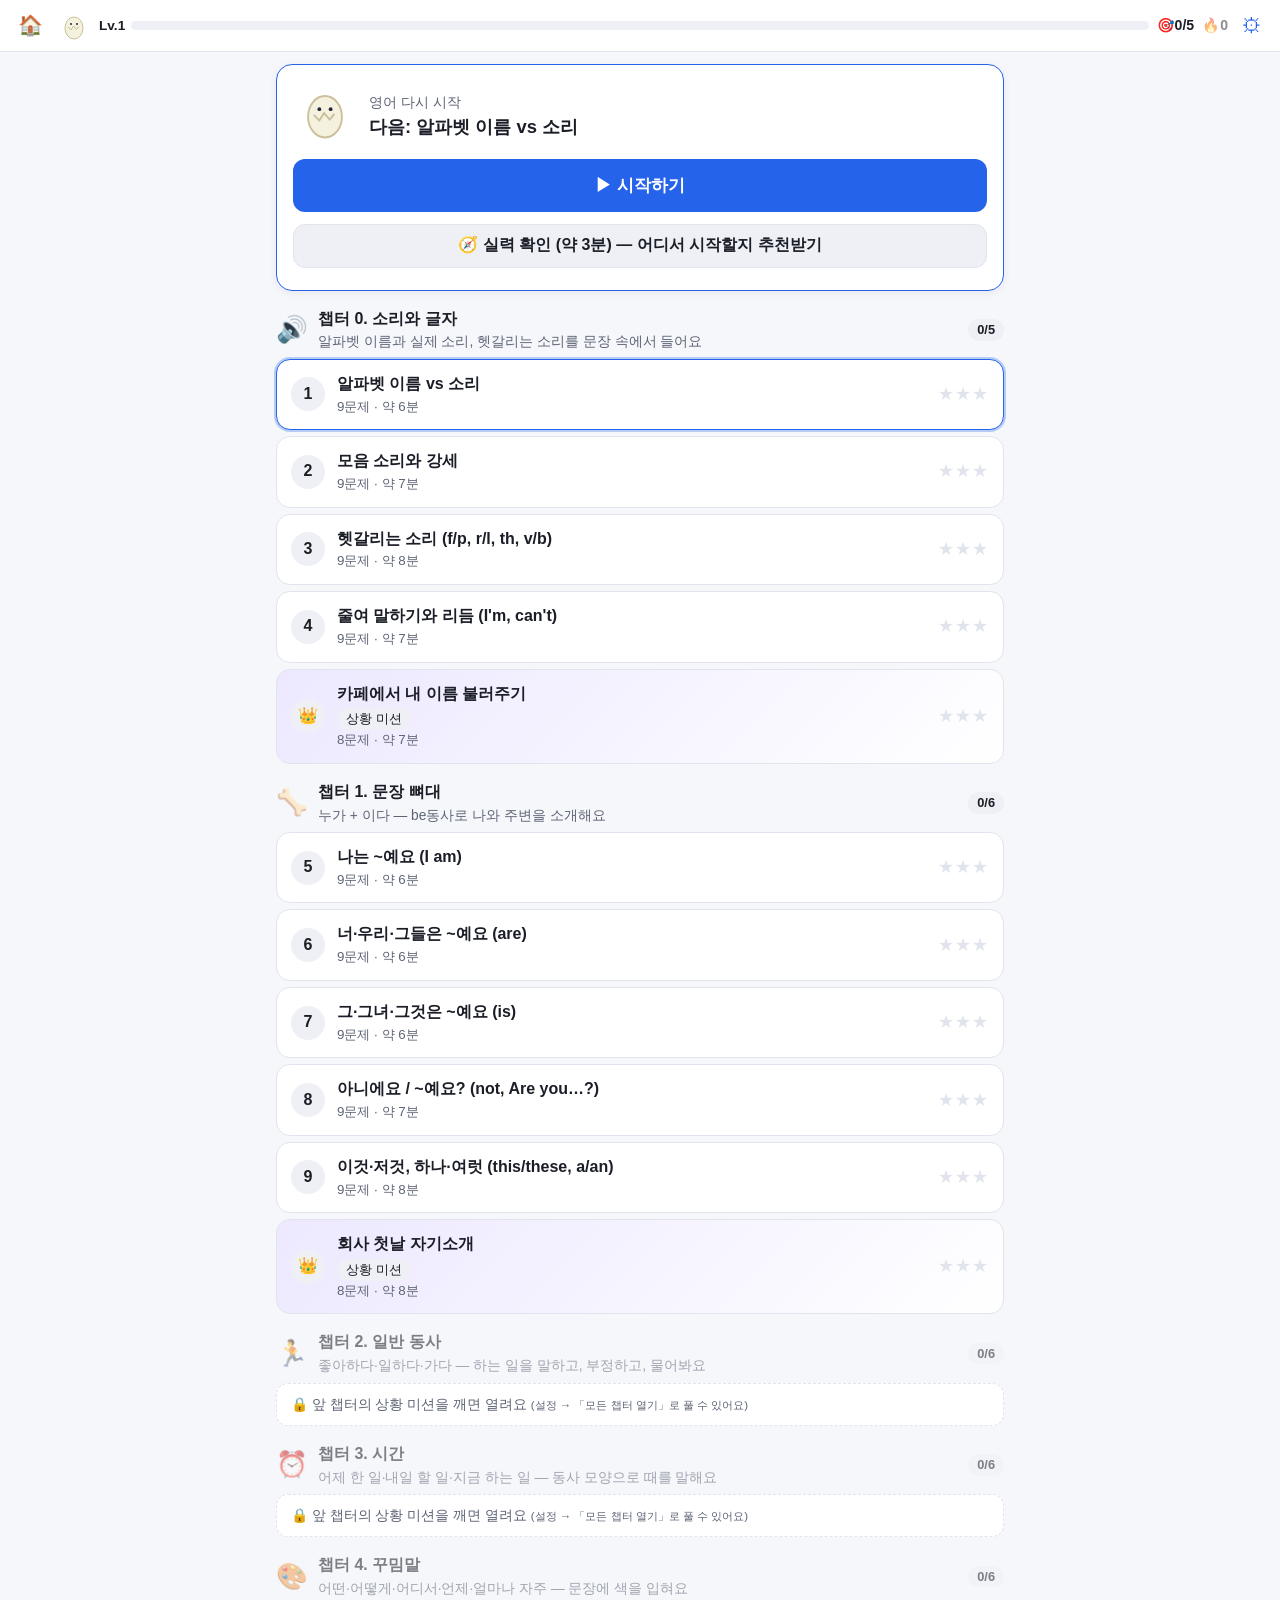
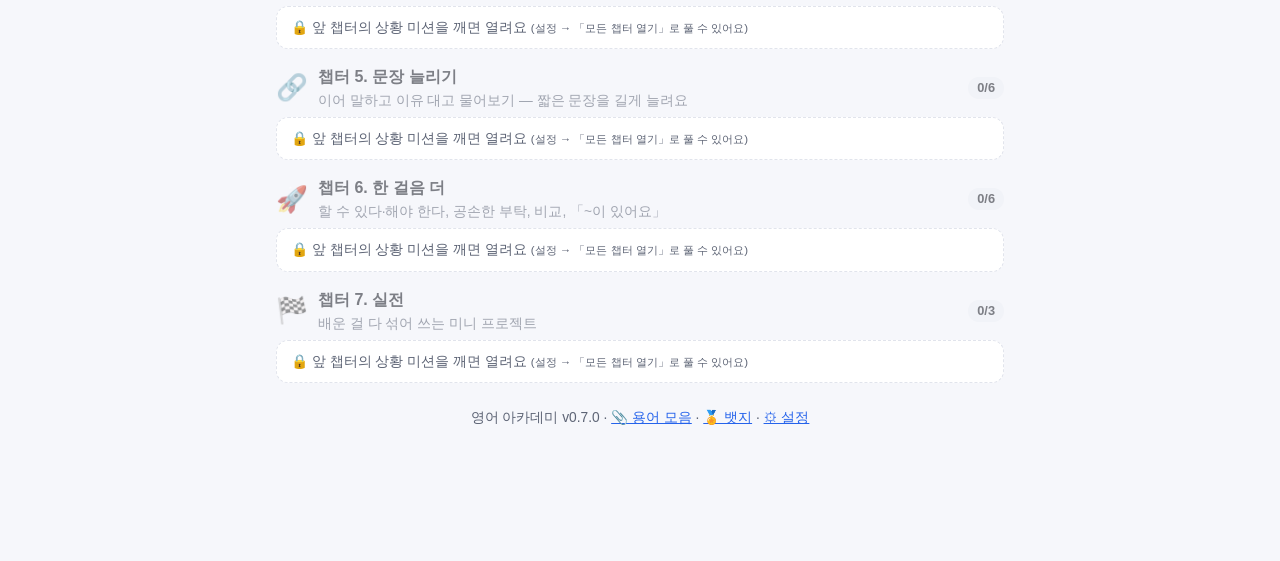
==== commit 9c990d8d: "wip: v0.7.0 조합 말하기 — 영어 검수 반영(alts·낱말 정리·norm), 문서 갱신, QA 진행 중 Co-Authored-By: Claude Sonnet 5.5 <no" ====
--- a/courses/basic/index.html
+++ b/courses/basic/index.html
@@ -5,7 +5,7 @@
 <meta name="viewport" content="width=device-width, initial-scale=1, viewport-fit=cover">
 <meta name="theme-color" content="#14161c">
 <title>영어 다시 시작 — 영어 아카데미</title>
-<link rel="stylesheet" href="../../core/ui.css?v=0.6.1">
+<link rel="stylesheet" href="../../core/ui.css?v=0.7.0">
 <link rel="manifest" href="../../manifest.webmanifest">
 <link rel="apple-touch-icon" href="../../assets/icon.svg">
 <link rel="icon" href="data:image/svg+xml,<svg xmlns=%22http://www.w3.org/2000/svg%22 viewBox=%220 0 100 100%22><text y=%22.9em%22 font-size=%2290%22>🦉</text></svg>">
@@ -16,34 +16,34 @@
 <div id="toasts"></div>
 <canvas id="confetti"></canvas>
 <!-- 로드 순서를 바꾸지 말 것 (HANDOFF 2절) -->
-<script src="../../core/config.js?v=0.6.1"></script>
-<script src="../../core/util.js?v=0.6.1"></script>
-<script src="../../shared/contractions.js?v=0.6.1"></script>
-<script src="../../shared/mistakes.js?v=0.6.1"></script>
-<script src="../../shared/badges.js?v=0.6.1"></script>
-<script src="../../core/grader.js?v=0.6.1"></script>
-<script src="../../core/content.js?v=0.6.1"></script>
-<script src="../../core/storage.js?v=0.6.1"></script>
-<script src="../../core/anki.js?v=0.6.1"></script>
-<script src="../../core/game.js?v=0.6.1"></script>
-<script src="../../core/fx.js?v=0.6.1"></script>
-<script src="../../core/speech.js?v=0.6.1"></script>
-<script src="../../core/ui.js?v=0.6.1"></script>
-<script src="../../core/sync.js?v=0.6.1"></script>
-<script src="../../core/cards.js?v=0.6.1"></script>
-<script src="../../core/views.js?v=0.6.1"></script>
-<script src="../../core/deck.js?v=0.6.1"></script>
-<script src="content.js?v=0.6.1"></script>
+<script src="../../core/config.js?v=0.7.0"></script>
+<script src="../../core/util.js?v=0.7.0"></script>
+<script src="../../shared/contractions.js?v=0.7.0"></script>
+<script src="../../shared/mistakes.js?v=0.7.0"></script>
+<script src="../../shared/badges.js?v=0.7.0"></script>
+<script src="../../core/grader.js?v=0.7.0"></script>
+<script src="../../core/content.js?v=0.7.0"></script>
+<script src="../../core/storage.js?v=0.7.0"></script>
+<script src="../../core/anki.js?v=0.7.0"></script>
+<script src="../../core/game.js?v=0.7.0"></script>
+<script src="../../core/fx.js?v=0.7.0"></script>
+<script src="../../core/speech.js?v=0.7.0"></script>
+<script src="../../core/ui.js?v=0.7.0"></script>
+<script src="../../core/sync.js?v=0.7.0"></script>
+<script src="../../core/cards.js?v=0.7.0"></script>
+<script src="../../core/views.js?v=0.7.0"></script>
+<script src="../../core/deck.js?v=0.7.0"></script>
+<script src="content.js?v=0.7.0"></script>
 <!--PARTS-->
-<script src="parts/c0.js?v=0.6.1"></script>
-<script src="parts/c1.js?v=0.6.1"></script>
-<script src="parts/c2.js?v=0.6.1"></script>
-<script src="parts/c3.js?v=0.6.1"></script>
-<script src="parts/c4.js?v=0.6.1"></script>
-<script src="parts/c5.js?v=0.6.1"></script>
-<script src="parts/c6.js?v=0.6.1"></script>
-<script src="parts/c7.js?v=0.6.1"></script>
+<script src="parts/c0.js?v=0.7.0"></script>
+<script src="parts/c1.js?v=0.7.0"></script>
+<script src="parts/c2.js?v=0.7.0"></script>
+<script src="parts/c3.js?v=0.7.0"></script>
+<script src="parts/c4.js?v=0.7.0"></script>
+<script src="parts/c5.js?v=0.7.0"></script>
+<script src="parts/c6.js?v=0.7.0"></script>
+<script src="parts/c7.js?v=0.7.0"></script>
 <!--/PARTS-->
-<script src="../../core/boot.js?v=0.6.1"></script>
+<script src="../../core/boot.js?v=0.7.0"></script>
 </body>
 </html>
--- a/core/ui.css
+++ b/core/ui.css
@@ -167,13 +167,13 @@
 .combo-top{display:flex;justify-content:space-between;align-items:center;gap:8px;margin-bottom:10px;flex-wrap:wrap}
 .ctab-wrap{overflow-x:auto;-webkit-overflow-scrolling:touch;margin:0 -4px}.ctab{border-collapse:separate;border-spacing:4px;width:100%;table-layout:fixed}.ctab th{font-size:.85em;padding:4px 2px;border-bottom:3px solid currentColor;text-align:center}.ctab td{vertical-align:top;padding:0}
 .ctab col.fixed-col{width:58px}.cc{display:flex;flex-direction:column;align-items:center;justify-content:center;width:100%;min-height:52px;padding:6px 3px;hyphens:manual;overflow-wrap:normal;border:1px solid var(--border);border-radius:10px;background:var(--surface2);color:var(--text);font:inherit;cursor:pointer;text-align:center}
-.ctab.wide .cc-w{font-size:.86em}.ctab.wide .cc-ko{font-size:.66em}.fixed-td .cc-w{font-size:.86em}
+.ctab.wide .cc-w{font-size:.8em}.ctab.wide .cc-ko{font-size:.62em}.ctab.wide .cc{padding-left:1px;padding-right:1px}.combo-tabs{margin:8px 0}.combo-tabs button{flex:1}.fixed-td .cc-w{font-size:.86em}
 .cc-w{font-weight:700;font-size:.98em;line-height:1.2}.cc-ko{font-size:.72em;color:var(--muted);margin-top:2px;line-height:1.2}.fixed-td{vertical-align:middle!important}.fixed-td .cc{min-height:64px;border-style:dashed;margin-bottom:4px}
 .combo-tools{display:flex;justify-content:flex-end;margin-top:8px}.combo-rule table{border-collapse:collapse;margin:6px 0}.combo-rule td,.combo-rule th{border:1px solid var(--border);padding:4px 8px;text-align:left}.combo-rule ul{margin:4px 0;padding-left:20px}
 .combo-in{display:flex;gap:8px}.combo-in input{flex:1;min-width:0;font:inherit;font-size:1.05em;padding:10px 12px;border-radius:10px;border:1px solid var(--border);background:var(--surface2);color:var(--text)}
 .combo-sent{font-size:1.15em;font-weight:700;margin:6px 0}.combo-notes{margin:4px 0 2px;padding-left:20px}
 #cfb .fb{margin-top:10px}
 .fb.fix{background:color-mix(in srgb,var(--warn) 10%,transparent);border:1px solid color-mix(in srgb,var(--warn) 40%,transparent)}
-@media (max-width:360px){.ctab{border-spacing:2px}.cc{padding:5px 1px;min-height:46px}.cc-w,.ctab.wide .cc-w{font-size:.8em}.cc-ko,.ctab.wide .cc-ko{font-size:.64em}.ctab col.fixed-col{width:44px}.ctab th{font-size:.75em}}
+@media (max-width:360px){.ctab{border-spacing:2px}.cc{padding:5px 1px;min-height:46px}.cc-w{font-size:.8em}.ctab.wide .cc-w{font-size:.7em}.cc-ko{font-size:.64em}.ctab.wide .cc-ko{font-size:.6em}.ctab col.fixed-col{width:44px}.ctab th{font-size:.75em}}
 .combo-row.latest{background:color-mix(in srgb,var(--primary) 8%,transparent);border-radius:10px;padding-left:8px;padding-right:8px}.combo-last{margin:-4px 0 8px}
 .chain-go{margin-top:10px}.chain-steps{display:flex;flex-wrap:wrap;align-items:center;gap:4px;margin-bottom:10px}.chip-step{border:1px solid var(--border);border-radius:999px;padding:1px 9px;font-size:.85em;color:var(--muted);white-space:nowrap}.chip-step.on{border-color:var(--primary);color:var(--text);font-weight:700;background:color-mix(in srgb,var(--primary) 12%,transparent)}.chip-step.done{border-color:var(--rO);color:var(--rO)}.chip-step.skip{text-decoration:line-through}.chain-ask{margin:10px 0 4px;font-size:1.05em}.chain-rule{margin-top:10px}.chain-rule summary{cursor:pointer;color:var(--muted);font-size:.92em}.chain-skip{margin-top:8px;text-align:right}.combo-chain .wide{margin-top:8px}
